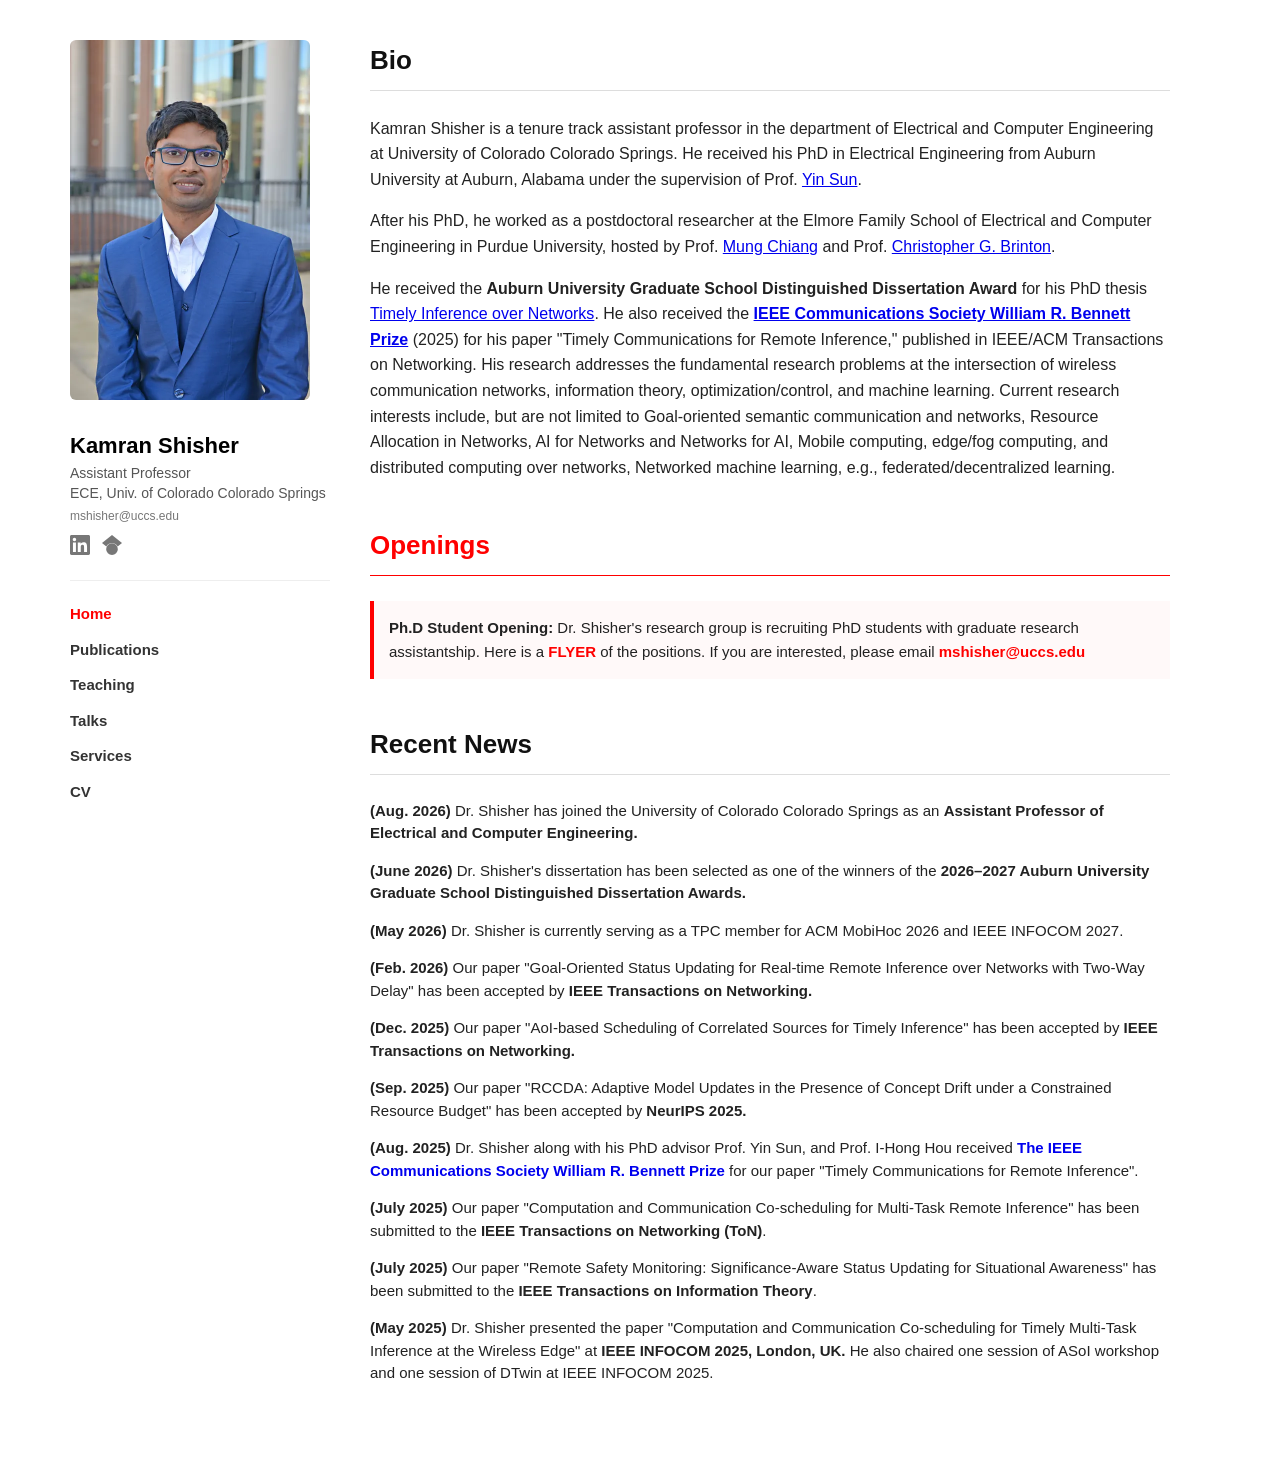
==== index.html @ c0af28fe "Remove Google Scholar sentence from bio The sidebar Scholar icon already links the same profile, so " ====
<!DOCTYPE html>
<html lang="en">
<head>
    <meta charset="UTF-8">
    <meta name="viewport" content="width=device-width, initial-scale=1.0">
    <title>Md Kamran Chowdhury Shisher - Home</title>
    <link rel="stylesheet" href="./style.css">
</head>
<body>

    <div class="wrapper">
    
        <aside class="sidebar">
            <picture>
                <source srcset="./Kamran_Photo.webp" type="image/webp">
                <img class="profile-pic" src="./Kamran_Photo.jpg" alt="Md Kamran Chowdhury Shisher" width="480" height="720">
            </picture>
            <div class="profile-name">Kamran Shisher</div>
            <div class="profile-title">
                Assistant Professor<br>
                ECE, Univ. of Colorado Colorado Springs<br>
                <a class="profile-email" href="mailto:mshisher@uccs.edu">mshisher@uccs.edu</a>
                <div class="profile-social">
                    <a href="https://www.linkedin.com/in/kamranshisher/" target="_blank" rel="noopener noreferrer" aria-label="LinkedIn profile" title="LinkedIn">
                        <svg viewBox="0 0 24 24" aria-hidden="true" focusable="false"><path d="M20.447 20.452h-3.554v-5.569c0-1.328-.027-3.037-1.852-3.037-1.853 0-2.136 1.445-2.136 2.939v5.667H9.351V9h3.414v1.561h.046c.477-.9 1.637-1.85 3.37-1.85 3.601 0 4.267 2.37 4.267 5.455v6.286zM5.337 7.433c-1.144 0-2.063-.926-2.063-2.065 0-1.138.92-2.063 2.063-2.063 1.14 0 2.064.925 2.064 2.063 0 1.139-.925 2.065-2.064 2.065zm1.782 13.019H3.555V9h3.564v11.452zM22.225 0H1.771C.792 0 0 .774 0 1.729v20.542C0 23.227.792 24 1.771 24h20.451C23.2 24 24 23.227 24 22.271V1.729C24 .774 23.2 0 22.222 0h.003z"/></svg>
                    </a>
                    <a href="https://scholar.google.com/citations?user=LKaamzMAAAAJ&hl=en" target="_blank" rel="noopener noreferrer" aria-label="Google Scholar profile" title="Google Scholar">
                        <svg viewBox="0 0 24 24" aria-hidden="true" focusable="false"><path d="M5.242 13.769L0 9.5 12 0l12 9.5-5.242 4.269C17.548 11.249 14.978 9.5 12 9.5c-2.977 0-5.548 1.748-6.758 4.269zM12 10a7 7 0 1 0 0 14 7 7 0 0 0 0-14z"/></svg>
                    </a>
                </div>
            </div>
            
            <ul class="nav-menu">
                <li><a href="./index.html" class="active">Home</a></li>
                <li><a href="./publications.html">Publications</a></li>
                <li><a href="./teaching.html">Teaching</a></li>
                <li><a href="./talk.html">Talks</a></li>
                <li><a href="./services.html">Services</a></li>
                <li><a href="./KamranCV.pdf" target="_blank">CV</a></li>
            </ul>
        </aside>
        
        <main class="content-stream">
            
            <section class="section-block">
                <h2 class="section-heading">Bio</h2>
                <p>Kamran Shisher is a tenure track assistant professor in the department of Electrical and Computer Engineering at University of Colorado Colorado Springs. He received his PhD in Electrical Engineering from Auburn University at Auburn, Alabama under the supervision of Prof. <a href="https://webhome.auburn.edu/~yzs0078/" target="_blank">Yin Sun</a>.</p>
                <p>After his PhD, he worked as a postdoctoral researcher at the Elmore Family School of Electrical and Computer Engineering in Purdue University, hosted by Prof. <a href="https://engineering.purdue.edu/ECE/People/ptProfile?resource_id=171238" target="_blank">Mung Chiang</a> and Prof. <a href="https://www.cbrinton.net" target="_blank">Christopher G. Brinton</a>.</p> 
                <p>He received the <b>Auburn University Graduate School Distinguished Dissertation Award</b> for his PhD thesis <a href="https://etd.auburn.edu/handle/10415/9210" target="_blank">Timely Inference over Networks</a>. He also received the <a href="https://www.comsoc.org/about/awards/paper-awards/ieee-communications-society-william-r-bennett-prize" target="_blank"><b>IEEE Communications Society William R. Bennett Prize</b></a> (2025) for his paper "Timely Communications for Remote Inference," published in IEEE/ACM Transactions on Networking. His research addresses the fundamental research problems at the intersection of wireless communication networks, information theory, optimization/control, and machine learning. Current research interests include, but are not limited to  Goal-oriented semantic communication and networks, Resource Allocation in Networks, AI for Networks and Networks for AI, Mobile computing, edge/fog computing, and distributed computing over networks, Networked machine learning, e.g., federated/decentralized learning. </p>
            </section>

            <section class="section-block">
                <h2 class="section-heading alert">Openings</h2>
                <div class="alert-box">
                    <strong>Ph.D Student Opening:</strong> Dr. Shisher's research group is recruiting PhD students with graduate research assistantship. Here is a <strong><a href="./PhDFlyer.pdf" target="_blank">FLYER</a></strong> of the positions. If you are interested, please email <a href="mailto:mshisher@uccs.edu" style="color: red; font-weight: bold; text-decoration: none;">mshisher@uccs.edu</a>
                </div>
            </section>

            <section class="section-block">
                <h2 class="section-heading">Recent News</h2>
                <ul class="item-list">
                    <li><b>(Aug. 2026)</b> Dr. Shisher has joined the University of Colorado Colorado Springs as an <b>Assistant Professor of Electrical and Computer Engineering.</b></li>
                    <li><b>(June 2026)</b> Dr. Shisher's dissertation has been selected as one of the winners of the <b>2026–2027 Auburn University Graduate School Distinguished Dissertation Awards.</b></li>
                    <li><b>(May 2026)</b> Dr. Shisher is currently serving as a TPC member for ACM MobiHoc 2026 and IEEE INFOCOM 2027.</li>
                    <li><b>(Feb. 2026)</b> Our paper "Goal-Oriented Status Updating for Real-time Remote Inference over Networks with Two-Way Delay" has been accepted by <b>IEEE Transactions on Networking.</b></li>
                    <li><b>(Dec. 2025)</b> Our paper "AoI-based Scheduling of Correlated Sources for Timely Inference" has been accepted by <b>IEEE Transactions on Networking.</b></li>
                    <li><b>(Sep. 2025)</b> Our paper "RCCDA: Adaptive Model Updates in the Presence of Concept Drift under a Constrained Resource Budget" has been accepted by <b>NeurIPS 2025.</b></li>
                    <li><b>(Aug. 2025)</b> Dr. Shisher along with his PhD advisor Prof. Yin Sun, and Prof. I-Hong Hou received <b><a href="https://www.comsoc.org/about/awards/paper-awards/ieee-communications-society-william-r-bennett-prize" style="text-decoration: none" target="_blank">The IEEE Communications Society William R. Bennett Prize</a></b> for our paper "Timely Communications for Remote Inference".</li>
                    <li><b>(July 2025)</b> Our paper "Computation and Communication Co-scheduling for Multi-Task Remote Inference" has been submitted to the <b>IEEE Transactions on Networking (ToN)</b>.</li>
                    <li><b>(July 2025)</b> Our paper "Remote Safety Monitoring: Significance-Aware Status Updating for Situational Awareness" has been submitted to the <b>IEEE Transactions on Information Theory</b>.</li>
                    <li><b>(May 2025)</b> Dr. Shisher presented the paper "Computation and Communication Co-scheduling for Timely Multi-Task Inference at the Wireless Edge" at <b>IEEE INFOCOM 2025, London, UK.</b> He also chaired one session of ASoI workshop and one session of DTwin at IEEE INFOCOM 2025.</li>
                </ul>
            </section>
            
        </main>
        
    </div>

</body>
</html>
---- style.css ----
/* ==========================================================================
   Shared stylesheet for Kamran0153.github.io
   Previously duplicated inline in every page; consolidated here so a change
   lands once instead of five times.
   ========================================================================== */

/* --- Core Resets --- */
body {
    font-family: -apple-system, BlinkMacSystemFont, "Segoe UI", Roboto, Helvetica, Arial, sans-serif;
    line-height: 1.6;
    color: #222;
    margin: 0;
    padding: 0;
    background-color: #ffffff;
}

/* --- Two-Column Primary Page Structure --- */
.wrapper {
    display: flex;
    max-width: 1140px;
    margin: 0 auto;
    padding: 40px 20px;
    gap: 40px;
}

/* --- SIDEBAR (Left Column) --- */
.sidebar {
    width: 260px;
    flex-shrink: 0;
    position: sticky;
    top: 40px;
    height: fit-content;
}

/* <picture> is inline by default, which would leave a descender gap under
   the photo and change how the sidebar centres on mobile. */
.sidebar picture {
    display: block;
}

.profile-pic {
    width: 100%;
    height: auto;
    max-width: 240px;
    border-radius: 6px;
    margin-bottom: 15px;
}

.profile-name {
    font-size: 22px;
    font-weight: 700;
    margin: 10px 0 5px 0;
    line-height: 1.2;
    color: #000;
}

.profile-title {
    font-size: 14px;
    color: #555;
    margin: 0 0 15px 0;
    line-height: 1.4;
}

.profile-email {
    display: block;
    font-size: 12px;
    color: #777;
    margin-top: 5px;
    text-decoration: none;
    word-break: break-all;
}

.profile-email:hover {
    color: red;
    text-decoration: underline;
}

/* --- Profile Social Icons --- */
.profile-social {
    display: flex;
    gap: 12px;
    margin-top: 10px;
}

.profile-social a {
    display: inline-flex;
    color: #777;
    transition: color 0.2s ease;
}

.profile-social a:hover {
    color: red;
}

.profile-social svg {
    width: 20px;
    height: 20px;
    display: block;
    fill: currentColor;
}

/* --- Minimal Stacked Sidebar Links --- */
.nav-menu {
    list-style: none;
    padding: 0;
    margin: 25px 0 0 0;
    border-top: 1px solid #eee;
    padding-top: 20px;
}

.nav-menu li {
    margin-bottom: 10px;
}

.nav-menu a {
    color: #333;
    text-decoration: none;
    font-size: 15px;
    font-weight: 600;
    display: inline-block;
    transition: color 0.2s ease;
}

.nav-menu a:hover {
    color: red;
    text-decoration: underline;
}

.nav-menu a.active {
    color: red;
}

/* --- CONTENT STREAM (Right Column) --- */
.content-stream {
    flex-grow: 1;
    max-width: 800px;
}

h2.section-heading {
    font-size: 26px;
    font-weight: 700;
    margin: 0 0 25px 0;
    padding-bottom: 8px;
    border-bottom: 1px solid #ddd;
    color: #111;
}

h2.section-heading.alert {
    color: red;
    border-bottom: 1px solid red;
}

h3.subsection-heading {
    font-size: 18px;
    font-weight: 700;
    margin: 30px 0 15px 0;
    color: #222;
}

.section-block {
    margin-bottom: 45px;
}

/* --- Notification Banner (home) --- */
.alert-box {
    background-color: #fff9f9;
    border-left: 4px solid red;
    padding: 15px;
    margin: 15px 0;
    font-size: 15px;
}

.alert-box a {
    color: red;
    font-weight: bold;
    text-decoration: none;
}

.alert-box a:hover {
    text-decoration: underline;
}

/* --- Recent News list (home) --- */
.item-list {
    list-style-type: none;
    padding-left: 0;
    margin: 0;
}

.item-list li {
    margin-bottom: 15px;
    font-size: 15px;
    line-height: 1.5;
}

/* --- Publications --- */
.pub-list {
    list-style-type: decimal;
    padding-left: 20px;
    margin: 0;
}

.pub-list li {
    margin-bottom: 18px;
    font-size: 15px;
    line-height: 1.5;
    color: #333;
}

.pub-list li a {
    color: #0056b3;
    text-decoration: none;
    font-weight: 600;
}

.pub-list li a:hover {
    text-decoration: underline;
    color: red;
}

.acceptance-tag {
    color: #c7254e;
    background-color: #f9f2f4;
    padding: 2px 4px;
    font-size: 13px;
    border-radius: 4px;
    font-weight: 600;
}

/* --- Talks --- */
.talks-list {
    list-style-type: decimal;
    padding-left: 20px;
    margin: 0;
}

.talks-list > li {
    margin-bottom: 24px;
    font-size: 15px;
    line-height: 1.5;
    color: #111;
}

.talk-title {
    font-weight: 700;
    font-size: 16px;
    color: #000;
}

.venue-list {
    list-style-type: disc;
    padding-left: 20px;
    margin-top: 6px;
}

.venue-list li {
    font-size: 14px;
    color: #444;
    margin-bottom: 4px;
}

.asset-link {
    color: #0056b3;
    text-decoration: none;
    font-weight: 600;
    font-size: 14px;
}

.asset-link:hover {
    text-decoration: underline;
    color: red;
}

/* --- Teaching --- */
.teaching-list {
    list-style-type: square;
    padding-left: 20px;
    margin: 0;
}

.teaching-list li {
    margin-bottom: 12px;
    font-size: 15px;
    line-height: 1.5;
    color: #333;
}

.sub-list {
    list-style-type: circle;
    padding-left: 20px;
    margin-top: 5px;
}

.sub-list li {
    font-size: 14px;
    color: #555;
    margin-bottom: 4px;
}

/* --- Services --- */
.service-list {
    list-style-type: square;
    padding-left: 20px;
    margin: 0;
}

.service-list li {
    margin-bottom: 8px;
    font-size: 15px;
    line-height: 1.5;
    color: #333;
}

.service-list a {
    color: #0056b3;
    text-decoration: none;
    font-weight: 600;
}

.service-list a:hover {
    text-decoration: underline;
    color: red;
}

/* --- Handheld Responsiveness Breakpoint --- */
@media (max-width: 820px) {
    .wrapper {
        flex-direction: column;
        padding: 20px;
    }
    .sidebar {
        width: 100%;
        position: relative;
        top: 0;
        text-align: center;
        align-items: center;
        display: flex;
        flex-direction: column;
    }
    .nav-menu {
        display: flex;
        flex-wrap: wrap;
        justify-content: center;
        gap: 15px;
        width: 100%;
        padding-bottom: 15px;
        border-bottom: 1px solid #eee;
    }
    .nav-menu li {
        margin-bottom: 0;
    }
    .profile-social {
        justify-content: center;
    }
}
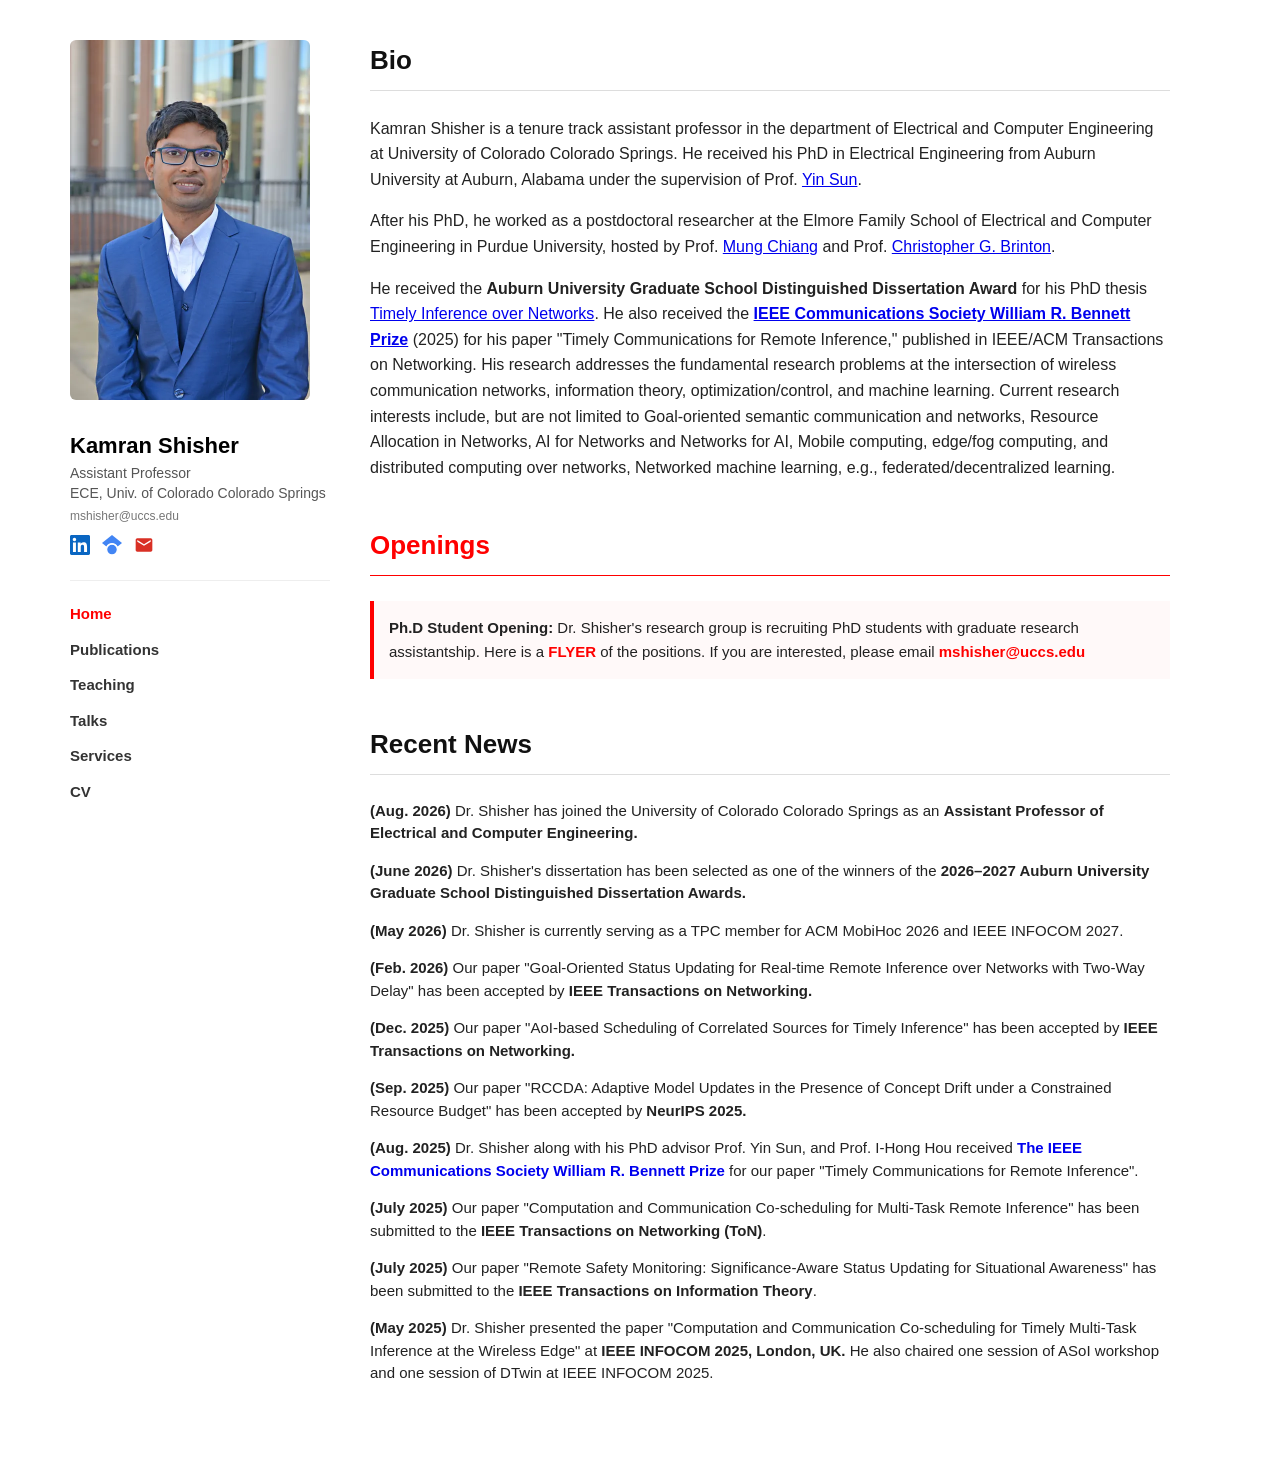
==== commit 19654792: "Add email icon and give the social icons brand colours - Third icon: email (envelope), linking mailt" ====
--- a/index.html
+++ b/index.html
@@ -21,11 +21,14 @@
                 ECE, Univ. of Colorado Colorado Springs<br>
                 <a class="profile-email" href="mailto:mshisher@uccs.edu">mshisher@uccs.edu</a>
                 <div class="profile-social">
-                    <a href="https://www.linkedin.com/in/kamranshisher/" target="_blank" rel="noopener noreferrer" aria-label="LinkedIn profile" title="LinkedIn">
+                    <a href="https://www.linkedin.com/in/kamranshisher/" target="_blank" rel="noopener noreferrer" class="icon-linkedin" aria-label="LinkedIn profile" title="LinkedIn">
                         <svg viewBox="0 0 24 24" aria-hidden="true" focusable="false"><path d="M20.447 20.452h-3.554v-5.569c0-1.328-.027-3.037-1.852-3.037-1.853 0-2.136 1.445-2.136 2.939v5.667H9.351V9h3.414v1.561h.046c.477-.9 1.637-1.85 3.37-1.85 3.601 0 4.267 2.37 4.267 5.455v6.286zM5.337 7.433c-1.144 0-2.063-.926-2.063-2.065 0-1.138.92-2.063 2.063-2.063 1.14 0 2.064.925 2.064 2.063 0 1.139-.925 2.065-2.064 2.065zm1.782 13.019H3.555V9h3.564v11.452zM22.225 0H1.771C.792 0 0 .774 0 1.729v20.542C0 23.227.792 24 1.771 24h20.451C23.2 24 24 23.227 24 22.271V1.729C24 .774 23.2 0 22.222 0h.003z"/></svg>
                     </a>
-                    <a href="https://scholar.google.com/citations?user=LKaamzMAAAAJ&hl=en" target="_blank" rel="noopener noreferrer" aria-label="Google Scholar profile" title="Google Scholar">
-                        <svg viewBox="0 0 24 24" aria-hidden="true" focusable="false"><path d="M5.242 13.769L0 9.5 12 0l12 9.5-5.242 4.269C17.548 11.249 14.978 9.5 12 9.5c-2.977 0-5.548 1.748-6.758 4.269zM12 10a7 7 0 1 0 0 14 7 7 0 0 0 0-14z"/></svg>
+                    <a href="https://scholar.google.com/citations?user=LKaamzMAAAAJ&hl=en" target="_blank" rel="noopener noreferrer" class="icon-scholar" aria-label="Google Scholar profile" title="Google Scholar">
+                        <svg viewBox="0 0 24 24" aria-hidden="true" focusable="false"><path d="M5.242 13.769L0 9.5 12 0l12 9.5-5.242 4.269C17.548 11.249 14.978 9.5 12 9.5c-2.977 0-5.548 1.748-6.758 4.269z"/><circle cx="12" cy="17.5" r="6.5" stroke="#fff" stroke-width="1.6"/></svg>
+                    </a>
+                    <a href="mailto:mshisher@uccs.edu" class="icon-email" aria-label="Email Kamran Shisher" title="Email">
+                        <svg viewBox="0 0 24 24" aria-hidden="true" focusable="false"><path d="M20 4H4c-1.1 0-1.99.9-1.99 2L2 18c0 1.1.9 2 2 2h16c1.1 0 2-.9 2-2V6c0-1.1-.9-2-2-2zm0 4l-8 5-8-5V6l8 5 8-5v2z"/></svg>
                     </a>
                 </div>
             </div>
--- a/style.css
+++ b/style.css
@@ -84,12 +84,17 @@
 
 .profile-social a {
     display: inline-flex;
-    color: #777;
-    transition: color 0.2s ease;
-}
-
+    transition: opacity 0.2s ease;
+}
+
+/* Brand colours; the SVGs paint with currentColor. */
+.profile-social .icon-linkedin { color: #0A66C2; }
+.profile-social .icon-scholar  { color: #4285F4; }
+.profile-social .icon-email    { color: #D93025; }
+
+/* Icons are already coloured, so hover dims rather than recolours. */
 .profile-social a:hover {
-    color: red;
+    opacity: 0.7;
 }
 
 .profile-social svg {
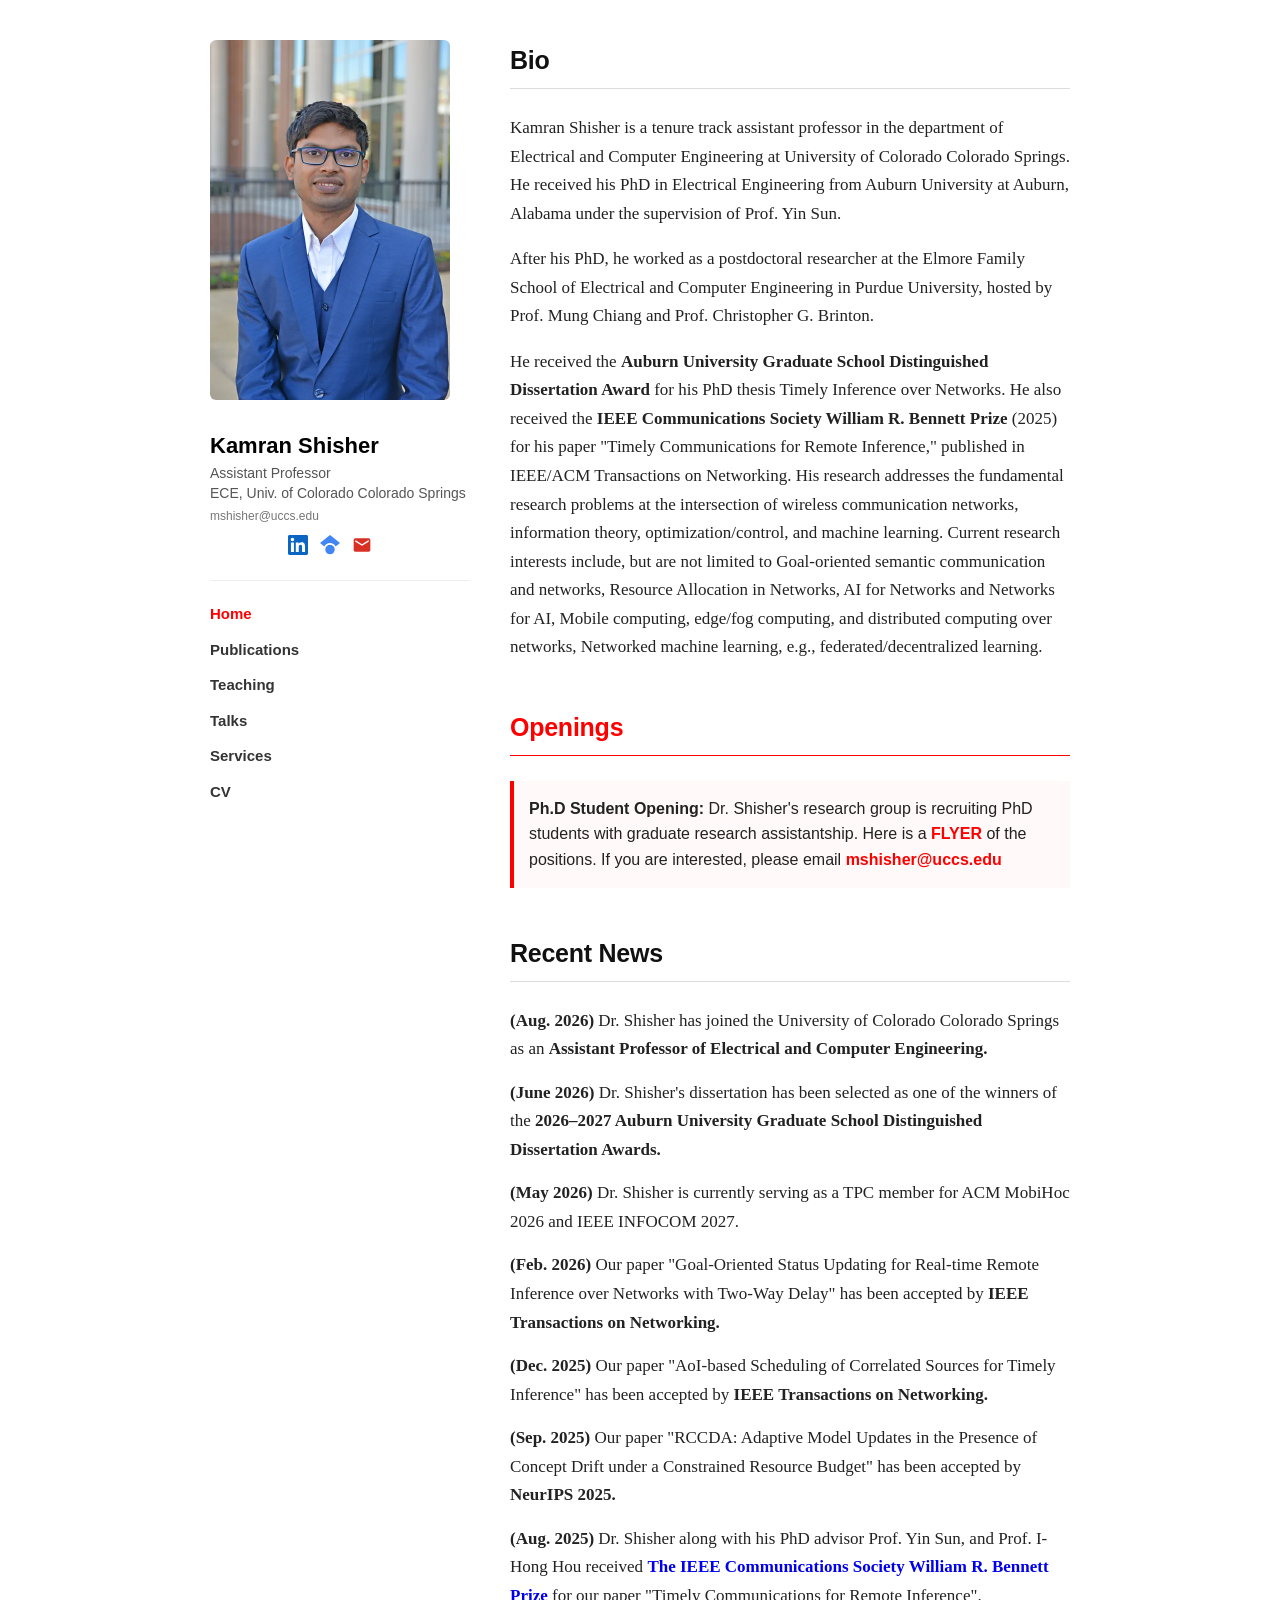
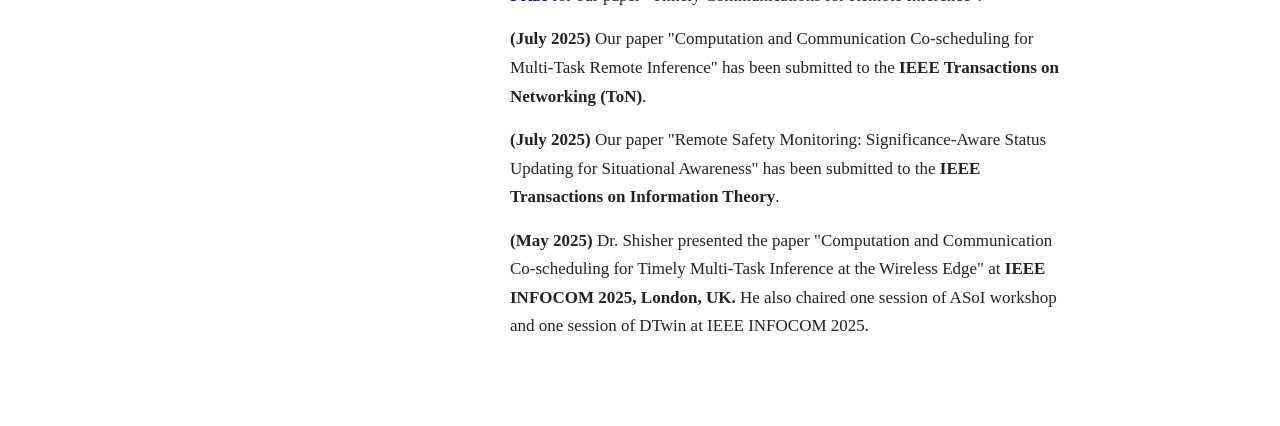
==== commit 4a83bac4: "Remove all links from the Bio section Unwrapped the five anchors (Yin Sun, Mung Chiang, Christopher " ====
--- a/index.html
+++ b/index.html
@@ -47,9 +47,9 @@
             
             <section class="section-block">
                 <h2 class="section-heading">Bio</h2>
-                <p>Kamran Shisher is a tenure track assistant professor in the department of Electrical and Computer Engineering at University of Colorado Colorado Springs. He received his PhD in Electrical Engineering from Auburn University at Auburn, Alabama under the supervision of Prof. <a href="https://webhome.auburn.edu/~yzs0078/" target="_blank">Yin Sun</a>.</p>
-                <p>After his PhD, he worked as a postdoctoral researcher at the Elmore Family School of Electrical and Computer Engineering in Purdue University, hosted by Prof. <a href="https://engineering.purdue.edu/ECE/People/ptProfile?resource_id=171238" target="_blank">Mung Chiang</a> and Prof. <a href="https://www.cbrinton.net" target="_blank">Christopher G. Brinton</a>.</p> 
-                <p>He received the <b>Auburn University Graduate School Distinguished Dissertation Award</b> for his PhD thesis <a href="https://etd.auburn.edu/handle/10415/9210" target="_blank">Timely Inference over Networks</a>. He also received the <a href="https://www.comsoc.org/about/awards/paper-awards/ieee-communications-society-william-r-bennett-prize" target="_blank"><b>IEEE Communications Society William R. Bennett Prize</b></a> (2025) for his paper "Timely Communications for Remote Inference," published in IEEE/ACM Transactions on Networking. His research addresses the fundamental research problems at the intersection of wireless communication networks, information theory, optimization/control, and machine learning. Current research interests include, but are not limited to  Goal-oriented semantic communication and networks, Resource Allocation in Networks, AI for Networks and Networks for AI, Mobile computing, edge/fog computing, and distributed computing over networks, Networked machine learning, e.g., federated/decentralized learning. </p>
+                <p>Kamran Shisher is a tenure track assistant professor in the department of Electrical and Computer Engineering at University of Colorado Colorado Springs. He received his PhD in Electrical Engineering from Auburn University at Auburn, Alabama under the supervision of Prof. Yin Sun.</p>
+                <p>After his PhD, he worked as a postdoctoral researcher at the Elmore Family School of Electrical and Computer Engineering in Purdue University, hosted by Prof. Mung Chiang and Prof. Christopher G. Brinton.</p> 
+                <p>He received the <b>Auburn University Graduate School Distinguished Dissertation Award</b> for his PhD thesis Timely Inference over Networks. He also received the <b>IEEE Communications Society William R. Bennett Prize</b> (2025) for his paper "Timely Communications for Remote Inference," published in IEEE/ACM Transactions on Networking. His research addresses the fundamental research problems at the intersection of wireless communication networks, information theory, optimization/control, and machine learning. Current research interests include, but are not limited to  Goal-oriented semantic communication and networks, Resource Allocation in Networks, AI for Networks and Networks for AI, Mobile computing, edge/fog computing, and distributed computing over networks, Networked machine learning, e.g., federated/decentralized learning. </p>
             </section>
 
             <section class="section-block">
--- a/style.css
+++ b/style.css
@@ -4,20 +4,50 @@
    lands once instead of five times.
    ========================================================================== */
 
+/* Sans drives the interface (sidebar, nav, headings); serif carries the
+   reading text in the content column. */
+:root {
+    --font-sans: -apple-system, BlinkMacSystemFont, "Segoe UI", Roboto, Helvetica, Arial, sans-serif;
+    --font-serif: ui-serif, Georgia, "Times New Roman", serif;
+}
+
 /* --- Core Resets --- */
+/* Without this, max-width sizes the content box and padding is added on
+   top, so .wrapper rendered 40px wider than its declared max-width. */
+*,
+*::before,
+*::after {
+    box-sizing: border-box;
+}
+
 body {
-    font-family: -apple-system, BlinkMacSystemFont, "Segoe UI", Roboto, Helvetica, Arial, sans-serif;
+    font-family: var(--font-sans);
     line-height: 1.6;
     color: #222;
     margin: 0;
     padding: 0;
     background-color: #ffffff;
+}
+
+/* --- Reading text -------------------------------------------------------
+   The column was 800px wide, which ran the bio to ~105 characters per
+   line, well past the 45-75 range where the eye reliably finds the next
+   line. Measured in em rather than ch: Georgia's "0" is a narrow
+   old-style figure, so 68ch rendered ~88 characters, not 68.
+   ------------------------------------------------------------------------ */
+.content-stream p,
+.content-stream li {
+    font-family: var(--font-serif);
+    font-size: 17px;
+    line-height: 1.68;
 }
 
 /* --- Two-Column Primary Page Structure --- */
 .wrapper {
     display: flex;
-    max-width: 1140px;
+    /* 260 sidebar + 40 gap + 560 column + 2x20 padding. Sized to fit its
+       children exactly so no slack collects on one side. */
+    max-width: 900px;
     margin: 0 auto;
     padding: 40px 20px;
     gap: 40px;
@@ -76,10 +106,14 @@
 }
 
 /* --- Profile Social Icons --- */
+/* max-width matches .profile-pic so the row centres on the photo's
+   axis rather than the wider sidebar's. */
 .profile-social {
     display: flex;
+    justify-content: center;
     gap: 12px;
     margin-top: 10px;
+    max-width: 240px;
 }
 
 .profile-social a {
@@ -136,14 +170,23 @@
 }
 
 /* --- CONTENT STREAM (Right Column) --- */
+/* 560px keeps the reading line near 70 characters. The heading rules and
+   the prose share this one width, so nothing overhangs. */
 .content-stream {
     flex-grow: 1;
-    max-width: 800px;
+    max-width: 560px;
+    /* Flex items default to min-width:auto and will not shrink below their
+       min-content width. Guards against a long unbreakable string (a bare
+       URL in a publication entry, say) widening the column on small
+       screens. */
+    min-width: 0;
 }
 
 h2.section-heading {
-    font-size: 26px;
+    font-family: var(--font-sans);
+    font-size: 25px;
     font-weight: 700;
+    letter-spacing: -0.01em;
     margin: 0 0 25px 0;
     padding-bottom: 8px;
     border-bottom: 1px solid #ddd;
@@ -156,6 +199,7 @@
 }
 
 h3.subsection-heading {
+    font-family: var(--font-sans);
     font-size: 18px;
     font-weight: 700;
     margin: 30px 0 15px 0;
@@ -172,7 +216,7 @@
     border-left: 4px solid red;
     padding: 15px;
     margin: 15px 0;
-    font-size: 15px;
+    font-size: 16px;
 }
 
 .alert-box a {
@@ -194,8 +238,6 @@
 
 .item-list li {
     margin-bottom: 15px;
-    font-size: 15px;
-    line-height: 1.5;
 }
 
 /* --- Publications --- */
@@ -207,8 +249,6 @@
 
 .pub-list li {
     margin-bottom: 18px;
-    font-size: 15px;
-    line-height: 1.5;
     color: #333;
 }
 
@@ -241,14 +281,12 @@
 
 .talks-list > li {
     margin-bottom: 24px;
-    font-size: 15px;
-    line-height: 1.5;
     color: #111;
 }
 
 .talk-title {
     font-weight: 700;
-    font-size: 16px;
+    font-size: 17px;
     color: #000;
 }
 
@@ -259,7 +297,7 @@
 }
 
 .venue-list li {
-    font-size: 14px;
+    font-size: 15px;
     color: #444;
     margin-bottom: 4px;
 }
@@ -268,7 +306,7 @@
     color: #0056b3;
     text-decoration: none;
     font-weight: 600;
-    font-size: 14px;
+    font-size: 15px;
 }
 
 .asset-link:hover {
@@ -285,8 +323,6 @@
 
 .teaching-list li {
     margin-bottom: 12px;
-    font-size: 15px;
-    line-height: 1.5;
     color: #333;
 }
 
@@ -297,7 +333,7 @@
 }
 
 .sub-list li {
-    font-size: 14px;
+    font-size: 15px;
     color: #555;
     margin-bottom: 4px;
 }
@@ -311,8 +347,6 @@
 
 .service-list li {
     margin-bottom: 8px;
-    font-size: 15px;
-    line-height: 1.5;
     color: #333;
 }
 
@@ -354,7 +388,9 @@
     .nav-menu li {
         margin-bottom: 0;
     }
+    /* The 240px cap exists to align with the photo in the desktop
+       sidebar; here it would shift the row off-centre. */
     .profile-social {
-        justify-content: center;
-    }
-}
+        max-width: none;
+    }
+}
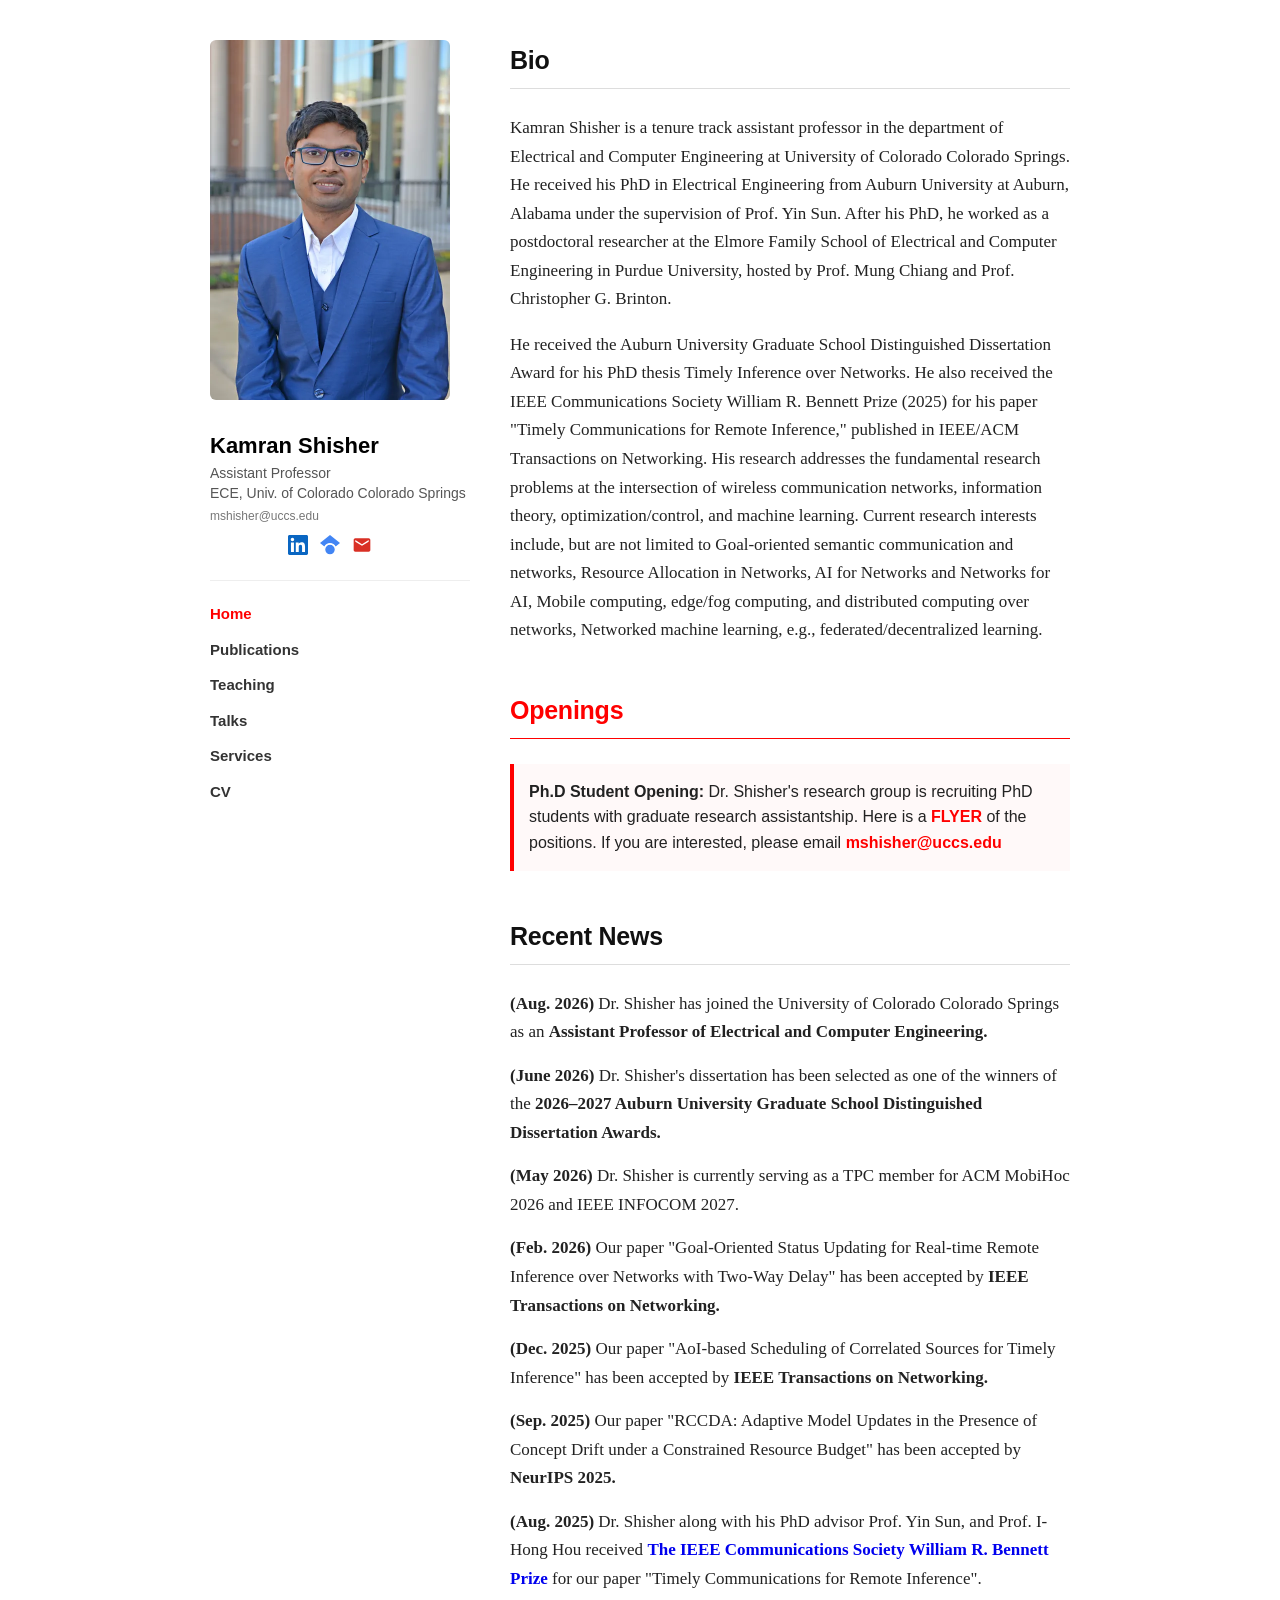
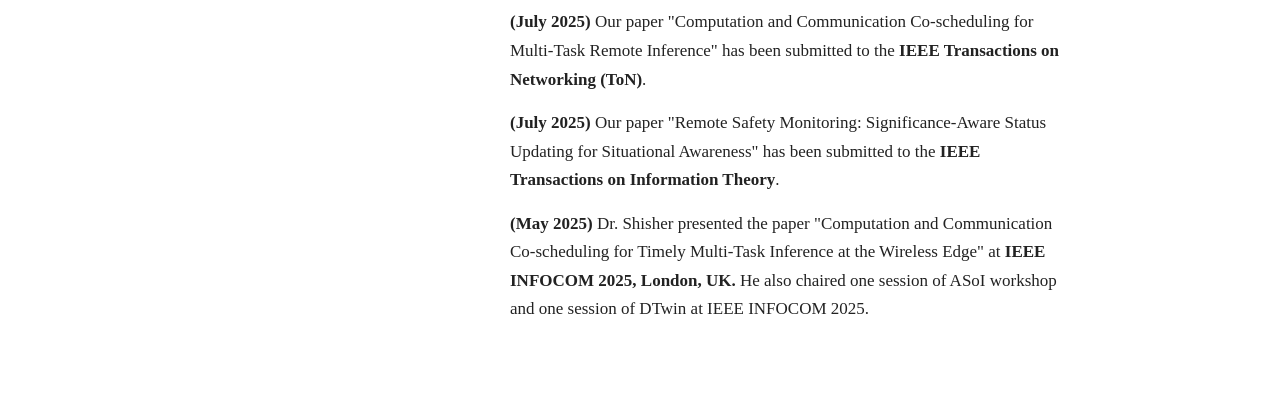
==== commit aab89249: "Bio: drop bold emphasis and merge the postdoc sentence into paragraph 1 The postdoc sentence now clo" ====
--- a/index.html
+++ b/index.html
@@ -47,9 +47,8 @@
             
             <section class="section-block">
                 <h2 class="section-heading">Bio</h2>
-                <p>Kamran Shisher is a tenure track assistant professor in the department of Electrical and Computer Engineering at University of Colorado Colorado Springs. He received his PhD in Electrical Engineering from Auburn University at Auburn, Alabama under the supervision of Prof. Yin Sun.</p>
-                <p>After his PhD, he worked as a postdoctoral researcher at the Elmore Family School of Electrical and Computer Engineering in Purdue University, hosted by Prof. Mung Chiang and Prof. Christopher G. Brinton.</p> 
-                <p>He received the <b>Auburn University Graduate School Distinguished Dissertation Award</b> for his PhD thesis Timely Inference over Networks. He also received the <b>IEEE Communications Society William R. Bennett Prize</b> (2025) for his paper "Timely Communications for Remote Inference," published in IEEE/ACM Transactions on Networking. His research addresses the fundamental research problems at the intersection of wireless communication networks, information theory, optimization/control, and machine learning. Current research interests include, but are not limited to  Goal-oriented semantic communication and networks, Resource Allocation in Networks, AI for Networks and Networks for AI, Mobile computing, edge/fog computing, and distributed computing over networks, Networked machine learning, e.g., federated/decentralized learning. </p>
+                <p>Kamran Shisher is a tenure track assistant professor in the department of Electrical and Computer Engineering at University of Colorado Colorado Springs. He received his PhD in Electrical Engineering from Auburn University at Auburn, Alabama under the supervision of Prof. Yin Sun. After his PhD, he worked as a postdoctoral researcher at the Elmore Family School of Electrical and Computer Engineering in Purdue University, hosted by Prof. Mung Chiang and Prof. Christopher G. Brinton.</p>
+                <p>He received the Auburn University Graduate School Distinguished Dissertation Award for his PhD thesis Timely Inference over Networks. He also received the IEEE Communications Society William R. Bennett Prize (2025) for his paper "Timely Communications for Remote Inference," published in IEEE/ACM Transactions on Networking. His research addresses the fundamental research problems at the intersection of wireless communication networks, information theory, optimization/control, and machine learning. Current research interests include, but are not limited to  Goal-oriented semantic communication and networks, Resource Allocation in Networks, AI for Networks and Networks for AI, Mobile computing, edge/fog computing, and distributed computing over networks, Networked machine learning, e.g., federated/decentralized learning. </p>
             </section>
 
             <section class="section-block">
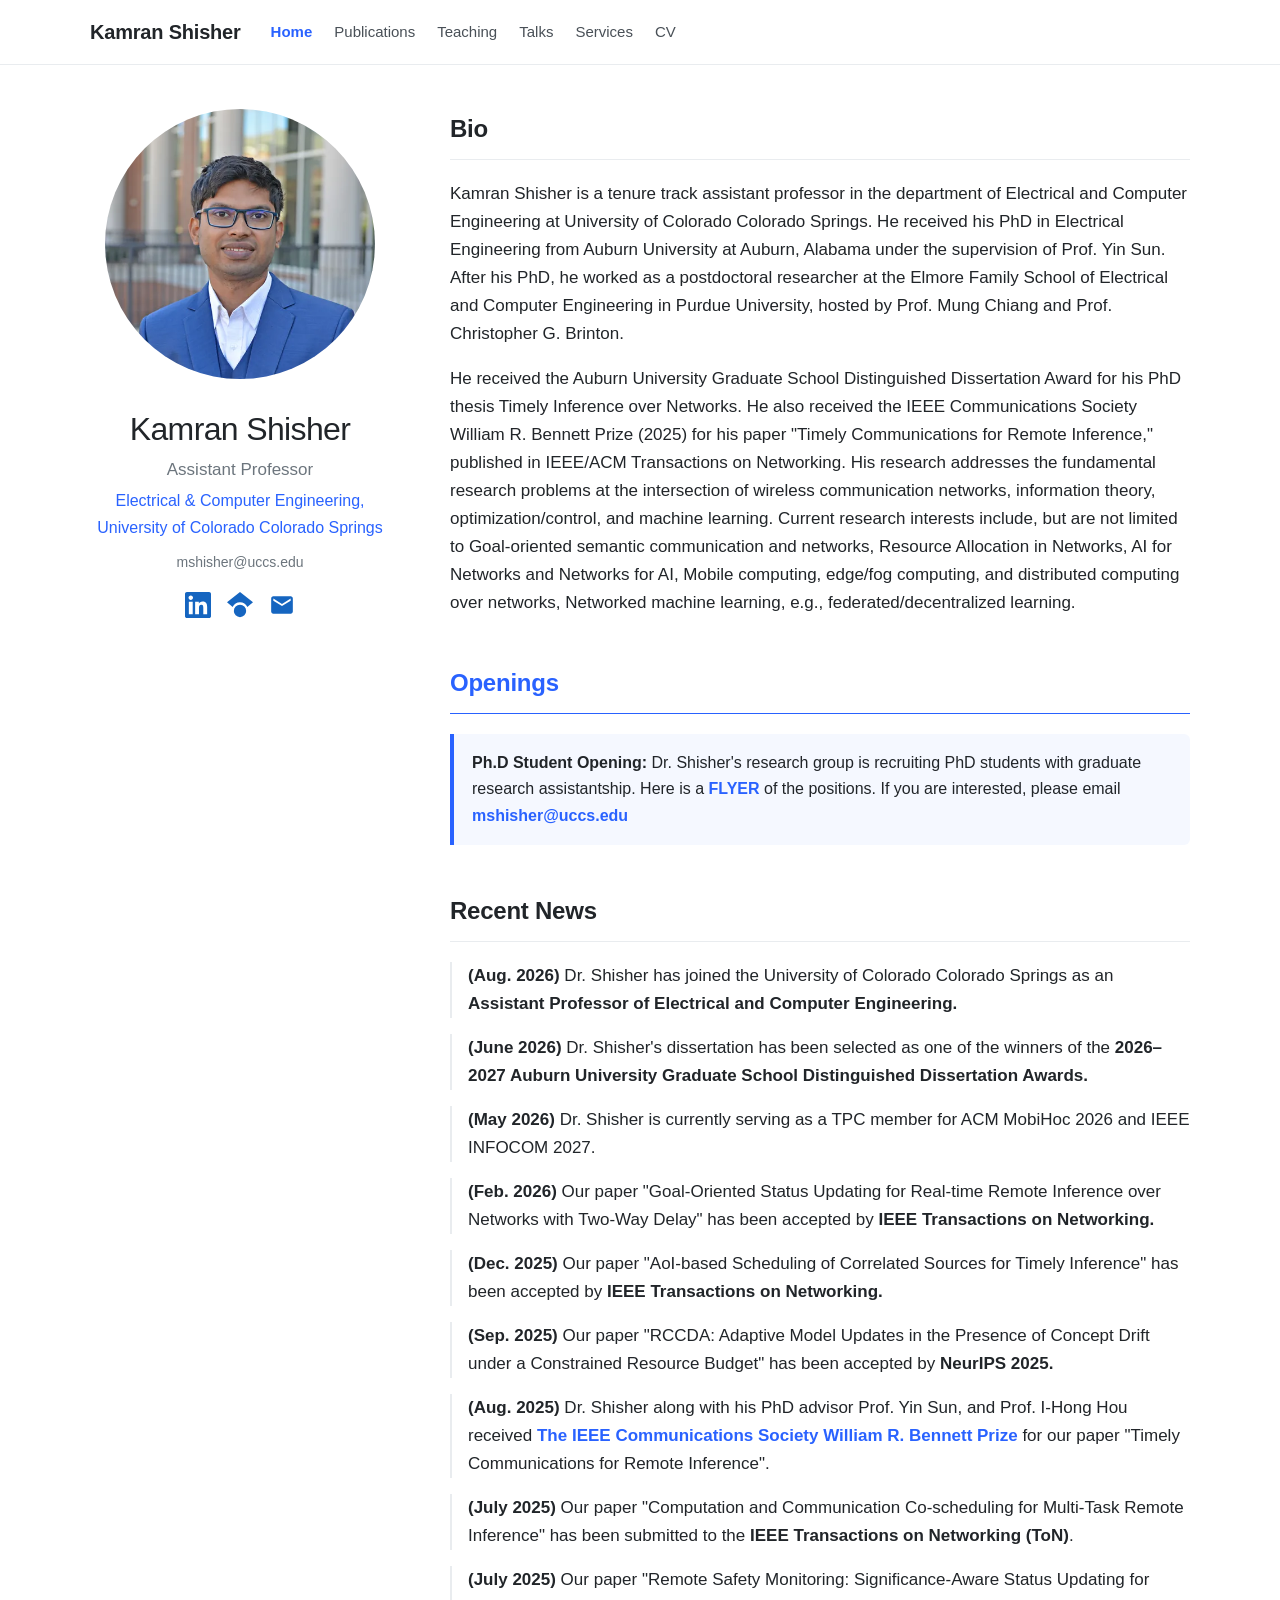
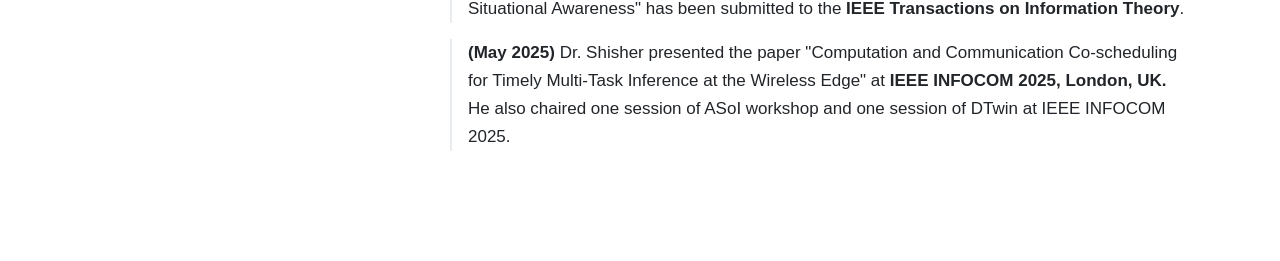
==== commit 266f0307: "Restyle site after shiqiang.wang: top navbar, circular photo, blue accent - Navigation moves from th" ====
--- a/index.html
+++ b/index.html
@@ -8,6 +8,21 @@
 </head>
 <body>
 
+    <header class="site-nav">
+        <div class="nav-inner">
+            <a class="brand" href="./index.html">Kamran Shisher</a>
+            <nav>
+                <a href="./index.html" class="active">Home</a>
+                <a href="./publications.html">Publications</a>
+                <a href="./teaching.html">Teaching</a>
+                <a href="./talk.html">Talks</a>
+                <a href="./services.html">Services</a>
+                <a href="./KamranCV.pdf" target="_blank">CV</a>
+            </nav>
+        </div>
+    </header>
+
+
     <div class="wrapper">
     
         <aside class="sidebar">
@@ -16,11 +31,10 @@
                 <img class="profile-pic" src="./Kamran_Photo.jpg" alt="Md Kamran Chowdhury Shisher" width="480" height="720">
             </picture>
             <div class="profile-name">Kamran Shisher</div>
-            <div class="profile-title">
-                Assistant Professor<br>
-                ECE, Univ. of Colorado Colorado Springs<br>
-                <a class="profile-email" href="mailto:mshisher@uccs.edu">mshisher@uccs.edu</a>
-                <div class="profile-social">
+            <div class="profile-title">Assistant Professor</div>
+            <div class="profile-affiliation">Electrical &amp; Computer Engineering,<br>University of Colorado Colorado Springs</div>
+            <a class="profile-email" href="mailto:mshisher@uccs.edu">mshisher@uccs.edu</a>
+            <div class="profile-social">
                     <a href="https://www.linkedin.com/in/kamranshisher/" target="_blank" rel="noopener noreferrer" class="icon-linkedin" aria-label="LinkedIn profile" title="LinkedIn">
                         <svg viewBox="0 0 24 24" aria-hidden="true" focusable="false"><path d="M20.447 20.452h-3.554v-5.569c0-1.328-.027-3.037-1.852-3.037-1.853 0-2.136 1.445-2.136 2.939v5.667H9.351V9h3.414v1.561h.046c.477-.9 1.637-1.85 3.37-1.85 3.601 0 4.267 2.37 4.267 5.455v6.286zM5.337 7.433c-1.144 0-2.063-.926-2.063-2.065 0-1.138.92-2.063 2.063-2.063 1.14 0 2.064.925 2.064 2.063 0 1.139-.925 2.065-2.064 2.065zm1.782 13.019H3.555V9h3.564v11.452zM22.225 0H1.771C.792 0 0 .774 0 1.729v20.542C0 23.227.792 24 1.771 24h20.451C23.2 24 24 23.227 24 22.271V1.729C24 .774 23.2 0 22.222 0h.003z"/></svg>
                     </a>
@@ -30,17 +44,7 @@
                     <a href="mailto:mshisher@uccs.edu" class="icon-email" aria-label="Email Kamran Shisher" title="Email">
                         <svg viewBox="0 0 24 24" aria-hidden="true" focusable="false"><path d="M20 4H4c-1.1 0-1.99.9-1.99 2L2 18c0 1.1.9 2 2 2h16c1.1 0 2-.9 2-2V6c0-1.1-.9-2-2-2zm0 4l-8 5-8-5V6l8 5 8-5v2z"/></svg>
                     </a>
-                </div>
             </div>
-            
-            <ul class="nav-menu">
-                <li><a href="./index.html" class="active">Home</a></li>
-                <li><a href="./publications.html">Publications</a></li>
-                <li><a href="./teaching.html">Teaching</a></li>
-                <li><a href="./talk.html">Talks</a></li>
-                <li><a href="./services.html">Services</a></li>
-                <li><a href="./KamranCV.pdf" target="_blank">CV</a></li>
-            </ul>
         </aside>
         
         <main class="content-stream">
@@ -54,7 +58,7 @@
             <section class="section-block">
                 <h2 class="section-heading alert">Openings</h2>
                 <div class="alert-box">
-                    <strong>Ph.D Student Opening:</strong> Dr. Shisher's research group is recruiting PhD students with graduate research assistantship. Here is a <strong><a href="./PhDFlyer.pdf" target="_blank">FLYER</a></strong> of the positions. If you are interested, please email <a href="mailto:mshisher@uccs.edu" style="color: red; font-weight: bold; text-decoration: none;">mshisher@uccs.edu</a>
+                    <strong>Ph.D Student Opening:</strong> Dr. Shisher's research group is recruiting PhD students with graduate research assistantship. Here is a <strong><a href="./PhDFlyer.pdf" target="_blank">FLYER</a></strong> of the positions. If you are interested, please email <a href="mailto:mshisher@uccs.edu">mshisher@uccs.edu</a>
                 </div>
             </section>
 
--- a/style.css
+++ b/style.css
@@ -1,19 +1,17 @@
 /* ==========================================================================
    Shared stylesheet for Kamran0153.github.io
-   Previously duplicated inline in every page; consolidated here so a change
-   lands once instead of five times.
+   Layout: horizontal top navbar, centred identity column, blue accent.
    ========================================================================== */
 
-/* Sans drives the interface (sidebar, nav, headings); serif carries the
-   reading text in the content column. */
 :root {
     --font-sans: -apple-system, BlinkMacSystemFont, "Segoe UI", Roboto, Helvetica, Arial, sans-serif;
-    --font-serif: ui-serif, Georgia, "Times New Roman", serif;
-}
-
-/* --- Core Resets --- */
-/* Without this, max-width sizes the content box and padding is added on
-   top, so .wrapper rendered 40px wider than its declared max-width. */
+    --accent: #2962ff;          /* links, active nav */
+    --accent-deep: #1565c0;     /* social icons */
+    --text: #212529;
+    --muted: #6c757d;
+    --border: #e9ecef;
+}
+
 *,
 *::before,
 *::after {
@@ -22,206 +20,237 @@
 
 body {
     font-family: var(--font-sans);
-    line-height: 1.6;
-    color: #222;
+    font-size: 17px;
+    line-height: 1.65;
+    color: var(--text);
     margin: 0;
     padding: 0;
     background-color: #ffffff;
-}
-
-/* --- Reading text -------------------------------------------------------
-   The column was 800px wide, which ran the bio to ~105 characters per
-   line, well past the 45-75 range where the eye reliably finds the next
-   line. Measured in em rather than ch: Georgia's "0" is a narrow
-   old-style figure, so 68ch rendered ~88 characters, not 68.
-   ------------------------------------------------------------------------ */
-.content-stream p,
-.content-stream li {
-    font-family: var(--font-serif);
-    font-size: 17px;
-    line-height: 1.68;
-}
-
-/* --- Two-Column Primary Page Structure --- */
+    -webkit-font-smoothing: antialiased;
+}
+
+/* --- Top navigation bar --- */
+.site-nav {
+    position: sticky;
+    top: 0;
+    z-index: 20;
+    background: rgba(255, 255, 255, 0.94);
+    backdrop-filter: saturate(180%) blur(8px);
+    border-bottom: 1px solid var(--border);
+}
+
+.nav-inner {
+    max-width: 1140px;
+    margin: 0 auto;
+    padding: 0 20px;
+    min-height: 64px;
+    display: flex;
+    align-items: center;
+    flex-wrap: wrap;
+    gap: 10px 30px;
+}
+
+.brand {
+    font-size: 20px;
+    font-weight: 700;
+    color: var(--text);
+    text-decoration: none;
+    letter-spacing: -0.01em;
+    white-space: nowrap;
+}
+
+.brand:hover {
+    color: var(--accent);
+}
+
+.site-nav nav {
+    display: flex;
+    flex-wrap: wrap;
+    gap: 8px 22px;
+}
+
+.site-nav nav a {
+    font-size: 15px;
+    font-weight: 500;
+    color: #495057;
+    text-decoration: none;
+    padding: 4px 0;
+    transition: color 0.15s ease;
+}
+
+.site-nav nav a:hover {
+    color: var(--accent);
+}
+
+.site-nav nav a.active {
+    color: var(--accent);
+    font-weight: 600;
+}
+
+/* --- Page shell --- */
 .wrapper {
+    max-width: 1140px;
+    margin: 0 auto;
+    padding: 44px 20px 64px;
     display: flex;
-    /* 260 sidebar + 40 gap + 560 column + 2x20 padding. Sized to fit its
-       children exactly so no slack collects on one side. */
-    max-width: 900px;
+    gap: 60px;
+    align-items: flex-start;
+}
+
+/* Interior pages carry no identity column; centre their single column. */
+.wrapper-single .content-stream {
+    max-width: 820px;
     margin: 0 auto;
-    padding: 40px 20px;
-    gap: 40px;
-}
-
-/* --- SIDEBAR (Left Column) --- */
+}
+
+/* --- Identity column --- */
 .sidebar {
-    width: 260px;
+    width: 300px;
     flex-shrink: 0;
+    text-align: center;
     position: sticky;
-    top: 40px;
-    height: fit-content;
-}
-
-/* <picture> is inline by default, which would leave a descender gap under
-   the photo and change how the sidebar centres on mobile. */
+    top: 100px;
+}
+
 .sidebar picture {
     display: block;
 }
 
 .profile-pic {
     width: 100%;
+    max-width: 270px;
+    /* The img carries width/height attributes, which map to presentational
+       height. aspect-ratio only applies when height is auto, so without
+       this the circle renders as an ellipse. */
     height: auto;
-    max-width: 240px;
-    border-radius: 6px;
-    margin-bottom: 15px;
+    aspect-ratio: 1 / 1;
+    object-fit: cover;
+    /* Source photo is 2:3 portrait; bias the square crop upward so the
+       circle frames the face rather than the centre of the torso. */
+    object-position: 50% 16%;
+    border-radius: 50%;
+    margin: 0 auto 22px;
 }
 
 .profile-name {
-    font-size: 22px;
-    font-weight: 700;
-    margin: 10px 0 5px 0;
+    font-size: 32px;
+    font-weight: 400;
     line-height: 1.2;
-    color: #000;
+    color: var(--text);
+    margin: 0 0 8px;
+    letter-spacing: -0.02em;
 }
 
 .profile-title {
+    font-size: 17px;
+    color: var(--muted);
+    margin: 0 0 4px;
+}
+
+.profile-affiliation {
+    font-size: 16px;
+    color: var(--accent);
+    margin: 0;
+}
+
+.profile-email {
+    display: inline-block;
     font-size: 14px;
-    color: #555;
-    margin: 0 0 15px 0;
-    line-height: 1.4;
-}
-
-.profile-email {
-    display: block;
-    font-size: 12px;
-    color: #777;
-    margin-top: 5px;
-    text-decoration: none;
-    word-break: break-all;
+    color: var(--muted);
+    margin-top: 10px;
+    text-decoration: none;
+    word-break: break-word;
 }
 
 .profile-email:hover {
-    color: red;
-    text-decoration: underline;
-}
-
-/* --- Profile Social Icons --- */
-/* max-width matches .profile-pic so the row centres on the photo's
-   axis rather than the wider sidebar's. */
+    color: var(--accent);
+}
+
+/* --- Social icons --- */
 .profile-social {
     display: flex;
     justify-content: center;
-    gap: 12px;
-    margin-top: 10px;
-    max-width: 240px;
+    gap: 16px;
+    margin-top: 16px;
 }
 
 .profile-social a {
     display: inline-flex;
-    transition: opacity 0.2s ease;
-}
-
-/* Brand colours; the SVGs paint with currentColor. */
-.profile-social .icon-linkedin { color: #0A66C2; }
-.profile-social .icon-scholar  { color: #4285F4; }
-.profile-social .icon-email    { color: #D93025; }
-
-/* Icons are already coloured, so hover dims rather than recolours. */
+    color: var(--accent-deep);
+    transition: opacity 0.15s ease;
+}
+
 .profile-social a:hover {
-    opacity: 0.7;
+    opacity: 0.65;
 }
 
 .profile-social svg {
-    width: 20px;
-    height: 20px;
+    width: 26px;
+    height: 26px;
     display: block;
     fill: currentColor;
 }
 
-/* --- Minimal Stacked Sidebar Links --- */
-.nav-menu {
-    list-style: none;
-    padding: 0;
-    margin: 25px 0 0 0;
-    border-top: 1px solid #eee;
-    padding-top: 20px;
-}
-
-.nav-menu li {
-    margin-bottom: 10px;
-}
-
-.nav-menu a {
-    color: #333;
-    text-decoration: none;
-    font-size: 15px;
-    font-weight: 600;
-    display: inline-block;
-    transition: color 0.2s ease;
-}
-
-.nav-menu a:hover {
-    color: red;
+/* --- Content column --- */
+.content-stream {
+    flex: 1;
+    min-width: 0;
+}
+
+.content-stream p,
+.content-stream li {
+    font-size: 17px;
+    line-height: 1.65;
+}
+
+.content-stream a {
+    color: var(--accent);
+    text-decoration: none;
+}
+
+.content-stream a:hover {
     text-decoration: underline;
 }
 
-.nav-menu a.active {
-    color: red;
-}
-
-/* --- CONTENT STREAM (Right Column) --- */
-/* 560px keeps the reading line near 70 characters. The heading rules and
-   the prose share this one width, so nothing overhangs. */
-.content-stream {
-    flex-grow: 1;
-    max-width: 560px;
-    /* Flex items default to min-width:auto and will not shrink below their
-       min-content width. Guards against a long unbreakable string (a bare
-       URL in a publication entry, say) widening the column on small
-       screens. */
-    min-width: 0;
-}
-
 h2.section-heading {
-    font-family: var(--font-sans);
-    font-size: 25px;
+    font-size: 24px;
     font-weight: 700;
     letter-spacing: -0.01em;
-    margin: 0 0 25px 0;
-    padding-bottom: 8px;
-    border-bottom: 1px solid #ddd;
-    color: #111;
+    color: var(--text);
+    margin: 0 0 20px;
+    padding-bottom: 10px;
+    border-bottom: 1px solid var(--border);
 }
 
 h2.section-heading.alert {
-    color: red;
-    border-bottom: 1px solid red;
+    color: var(--accent);
+    border-bottom-color: var(--accent);
 }
 
 h3.subsection-heading {
-    font-family: var(--font-sans);
     font-size: 18px;
-    font-weight: 700;
-    margin: 30px 0 15px 0;
-    color: #222;
+    font-weight: 600;
+    color: var(--text);
+    margin: 30px 0 14px;
 }
 
 .section-block {
-    margin-bottom: 45px;
-}
-
-/* --- Notification Banner (home) --- */
+    margin-bottom: 46px;
+}
+
+/* --- Callout --- */
 .alert-box {
-    background-color: #fff9f9;
-    border-left: 4px solid red;
-    padding: 15px;
-    margin: 15px 0;
+    background-color: #f5f8ff;
+    border-left: 4px solid var(--accent);
+    border-radius: 0 6px 6px 0;
+    padding: 16px 18px;
+    margin: 16px 0;
     font-size: 16px;
 }
 
 .alert-box a {
-    color: red;
-    font-weight: bold;
+    color: var(--accent);
+    font-weight: 600;
     text-decoration: none;
 }
 
@@ -229,7 +258,7 @@
     text-decoration: underline;
 }
 
-/* --- Recent News list (home) --- */
+/* --- Recent News --- */
 .item-list {
     list-style-type: none;
     padding-left: 0;
@@ -237,36 +266,30 @@
 }
 
 .item-list li {
-    margin-bottom: 15px;
+    margin-bottom: 16px;
+    padding-left: 16px;
+    border-left: 2px solid var(--border);
 }
 
 /* --- Publications --- */
 .pub-list {
     list-style-type: decimal;
-    padding-left: 20px;
+    padding-left: 22px;
     margin: 0;
 }
 
 .pub-list li {
     margin-bottom: 18px;
-    color: #333;
 }
 
 .pub-list li a {
-    color: #0056b3;
-    text-decoration: none;
-    font-weight: 600;
-}
-
-.pub-list li a:hover {
-    text-decoration: underline;
-    color: red;
+    font-weight: 600;
 }
 
 .acceptance-tag {
-    color: #c7254e;
-    background-color: #f9f2f4;
-    padding: 2px 4px;
+    color: #b3266b;
+    background-color: #fdf2f7;
+    padding: 2px 6px;
     font-size: 13px;
     border-radius: 4px;
     font-weight: 600;
@@ -275,19 +298,18 @@
 /* --- Talks --- */
 .talks-list {
     list-style-type: decimal;
-    padding-left: 20px;
+    padding-left: 22px;
     margin: 0;
 }
 
 .talks-list > li {
     margin-bottom: 24px;
-    color: #111;
 }
 
 .talk-title {
-    font-weight: 700;
+    font-weight: 600;
     font-size: 17px;
-    color: #000;
+    color: var(--text);
 }
 
 .venue-list {
@@ -298,32 +320,24 @@
 
 .venue-list li {
     font-size: 15px;
-    color: #444;
+    color: var(--muted);
     margin-bottom: 4px;
 }
 
 .asset-link {
-    color: #0056b3;
-    text-decoration: none;
     font-weight: 600;
     font-size: 15px;
-}
-
-.asset-link:hover {
-    text-decoration: underline;
-    color: red;
 }
 
 /* --- Teaching --- */
 .teaching-list {
     list-style-type: square;
-    padding-left: 20px;
+    padding-left: 22px;
     margin: 0;
 }
 
 .teaching-list li {
     margin-bottom: 12px;
-    color: #333;
 }
 
 .sub-list {
@@ -334,63 +348,42 @@
 
 .sub-list li {
     font-size: 15px;
-    color: #555;
+    color: var(--muted);
     margin-bottom: 4px;
 }
 
 /* --- Services --- */
 .service-list {
     list-style-type: square;
-    padding-left: 20px;
+    padding-left: 22px;
     margin: 0;
 }
 
 .service-list li {
     margin-bottom: 8px;
-    color: #333;
 }
 
 .service-list a {
-    color: #0056b3;
-    text-decoration: none;
-    font-weight: 600;
-}
-
-.service-list a:hover {
-    text-decoration: underline;
-    color: red;
-}
-
-/* --- Handheld Responsiveness Breakpoint --- */
-@media (max-width: 820px) {
+    font-weight: 600;
+}
+
+/* --- Narrow screens --- */
+@media (max-width: 880px) {
+    .nav-inner {
+        padding: 10px 20px;
+        gap: 6px 18px;
+    }
     .wrapper {
         flex-direction: column;
-        padding: 20px;
+        gap: 34px;
+        padding: 30px 20px 50px;
     }
     .sidebar {
         width: 100%;
         position: relative;
         top: 0;
-        text-align: center;
-        align-items: center;
-        display: flex;
-        flex-direction: column;
     }
-    .nav-menu {
-        display: flex;
-        flex-wrap: wrap;
-        justify-content: center;
-        gap: 15px;
-        width: 100%;
-        padding-bottom: 15px;
-        border-bottom: 1px solid #eee;
+    .profile-pic {
+        max-width: 200px;
     }
-    .nav-menu li {
-        margin-bottom: 0;
-    }
-    /* The 240px cap exists to align with the photo in the desktop
-       sidebar; here it would shift the row off-centre. */
-    .profile-social {
-        max-width: none;
-    }
-}
+}
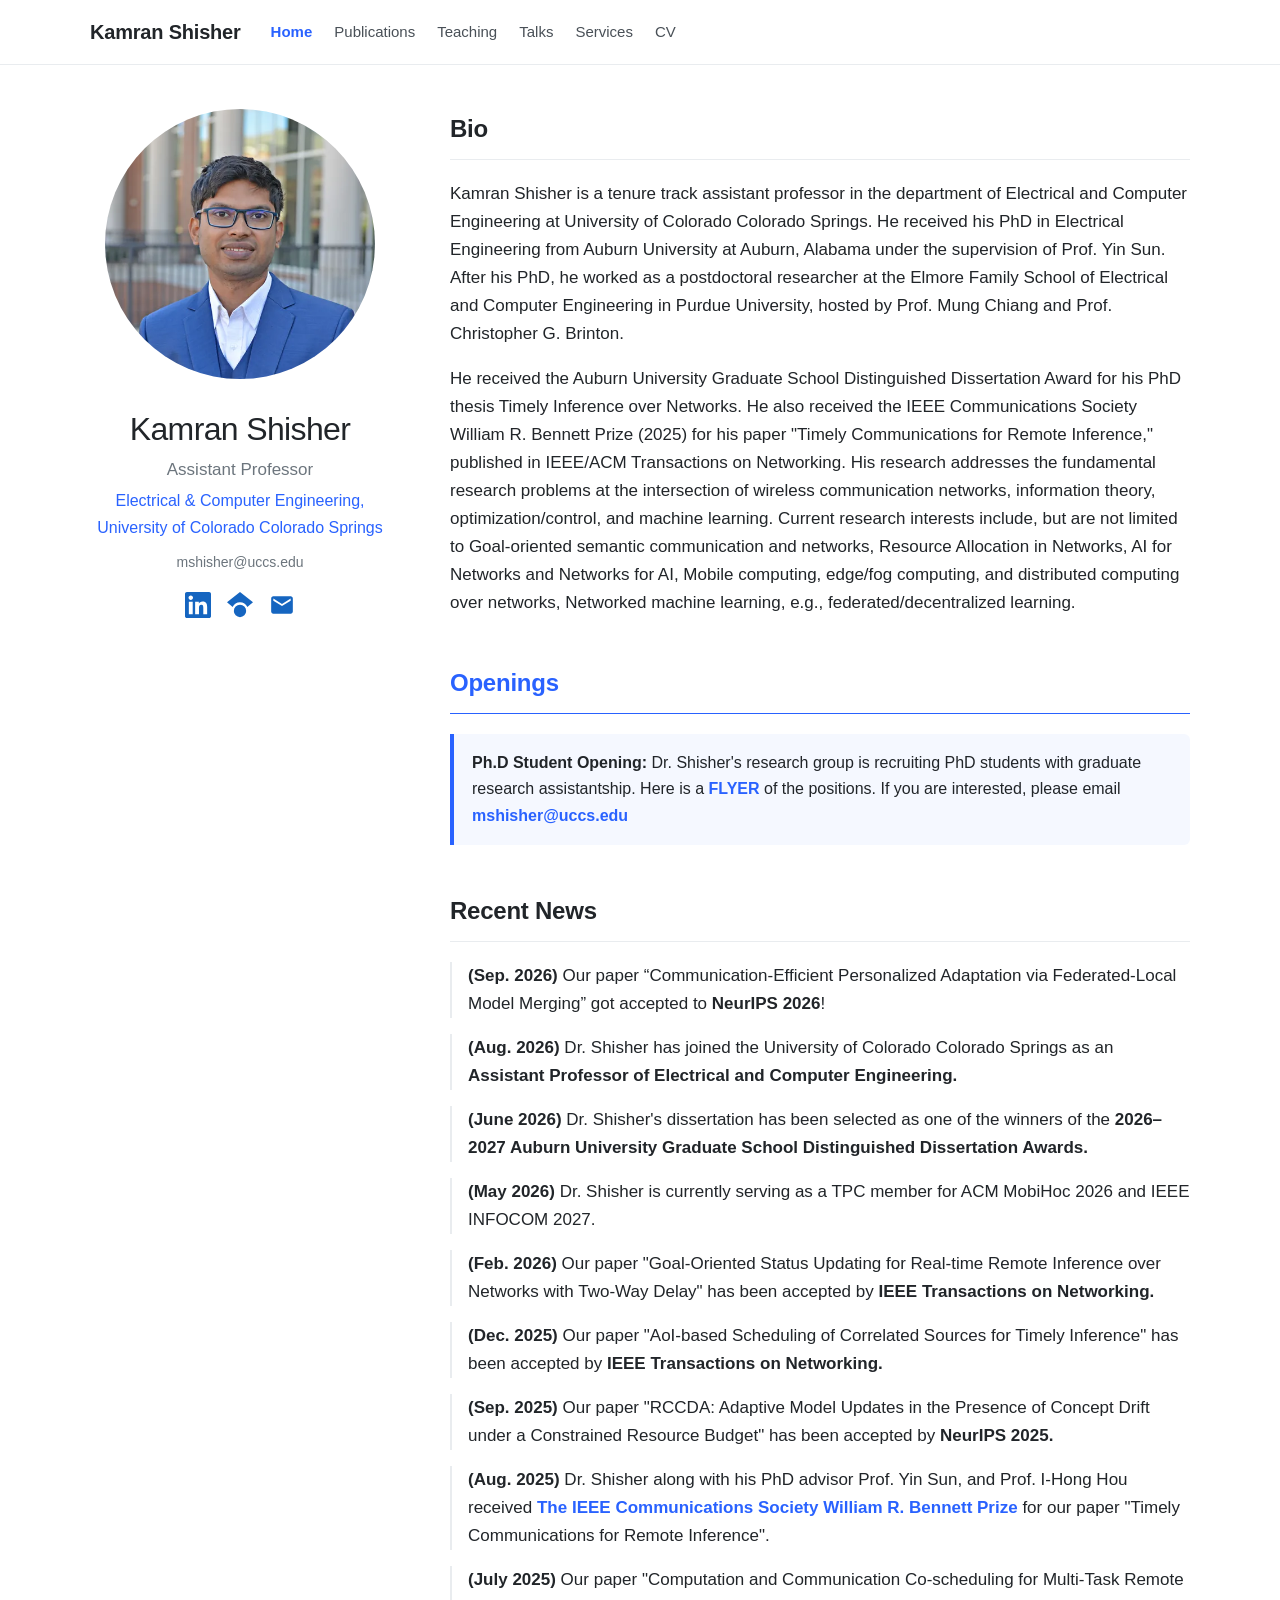
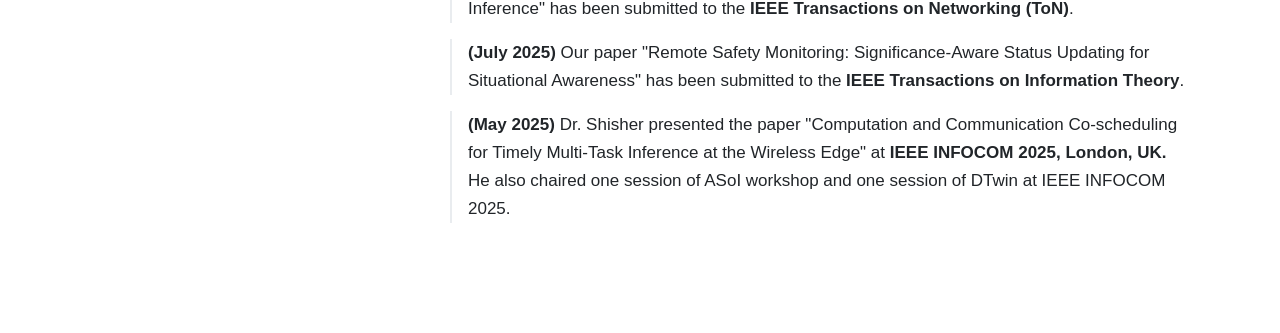
==== commit 46461e3b: "Update website" ====
--- a/index.html
+++ b/index.html
@@ -65,6 +65,7 @@
             <section class="section-block">
                 <h2 class="section-heading">Recent News</h2>
                 <ul class="item-list">
+                    <li><b>(Sep. 2026)</b> Our paper “Communication-Efficient Personalized Adaptation via Federated-Local Model Merging” got accepted to <b>NeurIPS 2026</b>!</li>
                     <li><b>(Aug. 2026)</b> Dr. Shisher has joined the University of Colorado Colorado Springs as an <b>Assistant Professor of Electrical and Computer Engineering.</b></li>
                     <li><b>(June 2026)</b> Dr. Shisher's dissertation has been selected as one of the winners of the <b>2026–2027 Auburn University Graduate School Distinguished Dissertation Awards.</b></li>
                     <li><b>(May 2026)</b> Dr. Shisher is currently serving as a TPC member for ACM MobiHoc 2026 and IEEE INFOCOM 2027.</li>
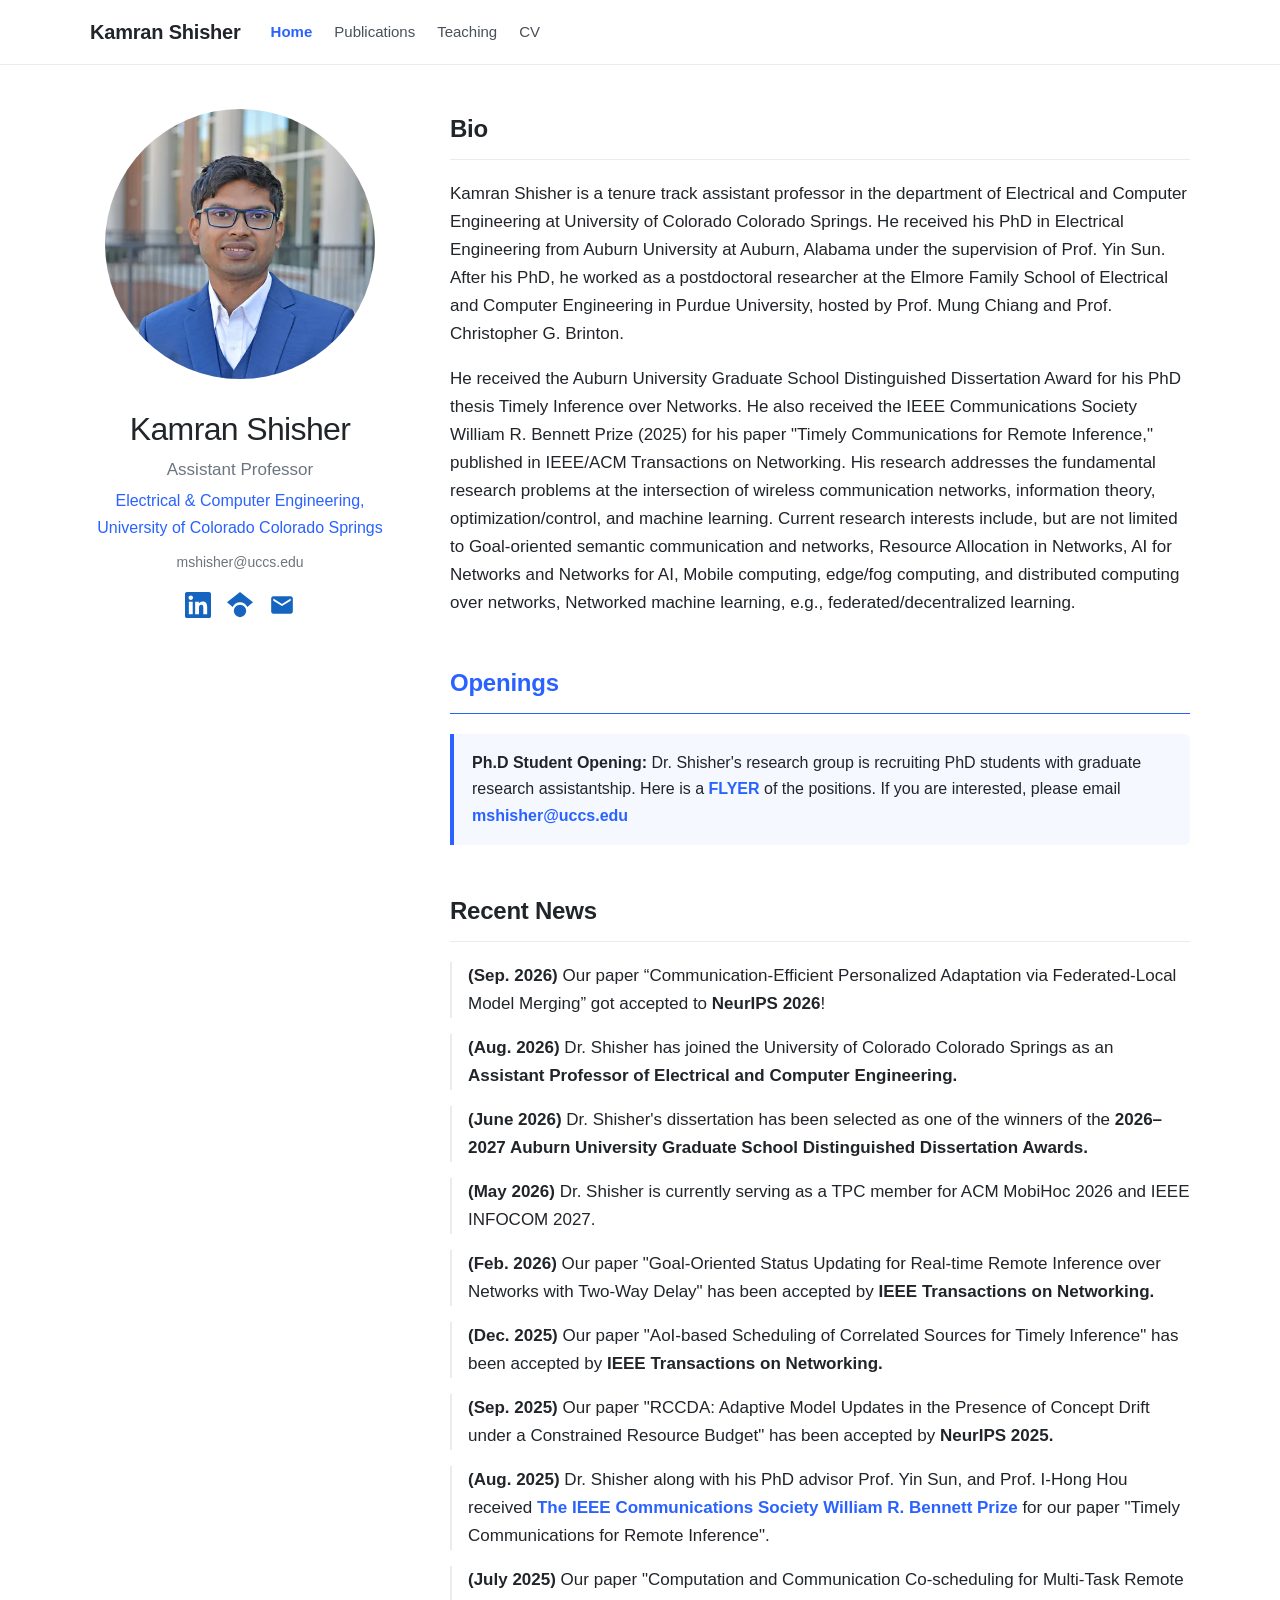
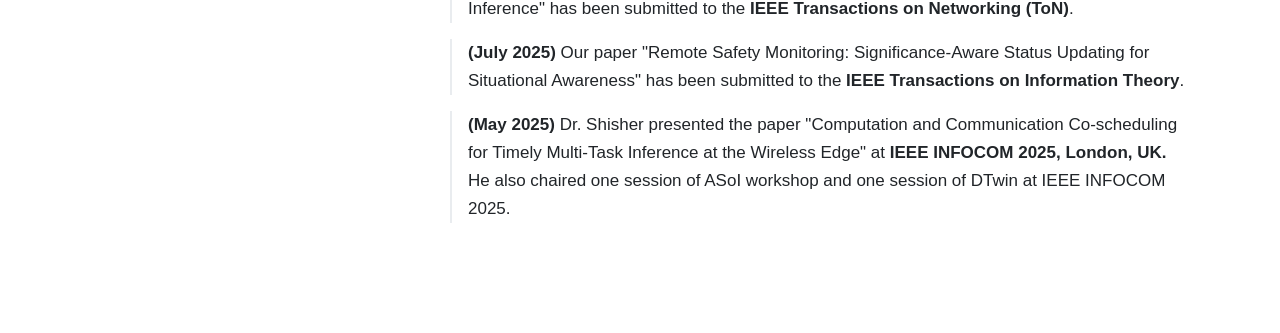
==== commit 0fb51211: "update index" ====
--- a/index.html
+++ b/index.html
@@ -15,8 +15,6 @@
                 <a href="./index.html" class="active">Home</a>
                 <a href="./publications.html">Publications</a>
                 <a href="./teaching.html">Teaching</a>
-                <a href="./talk.html">Talks</a>
-                <a href="./services.html">Services</a>
                 <a href="./KamranCV.pdf" target="_blank">CV</a>
             </nav>
         </div>
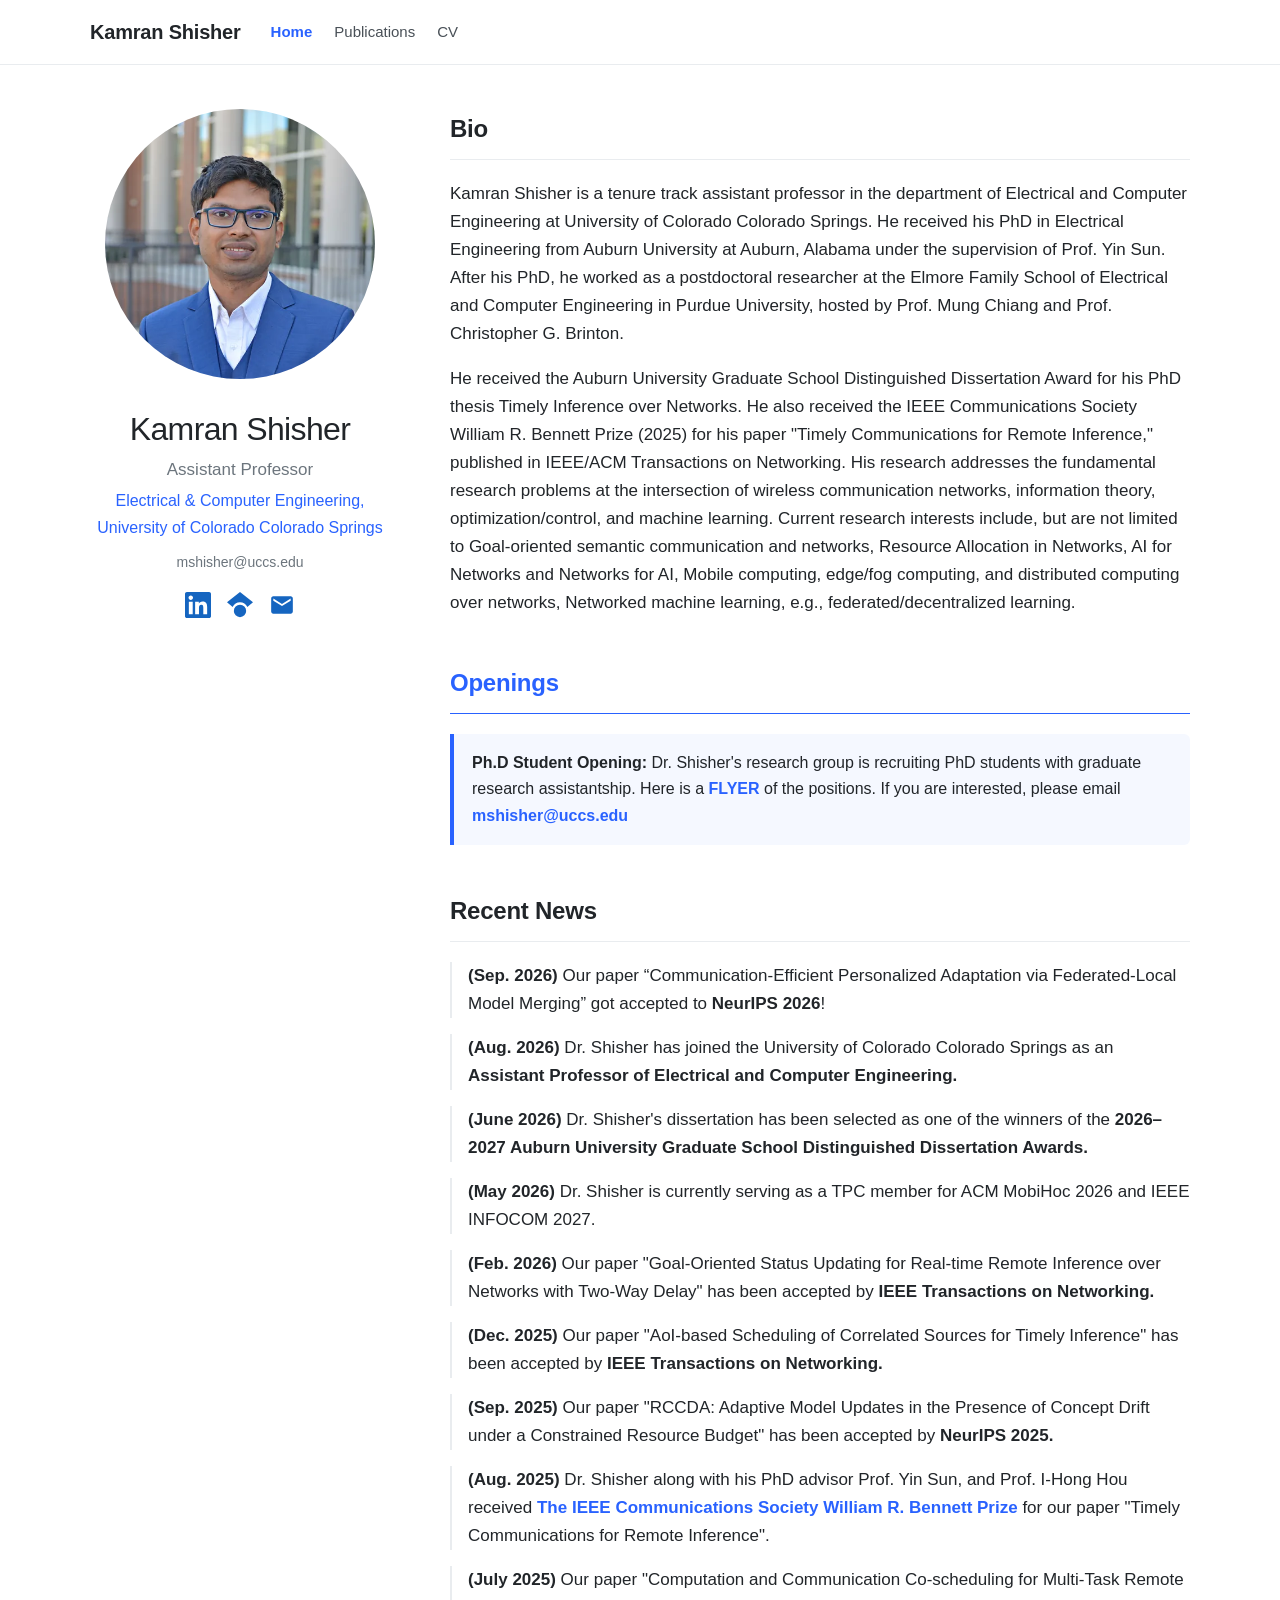
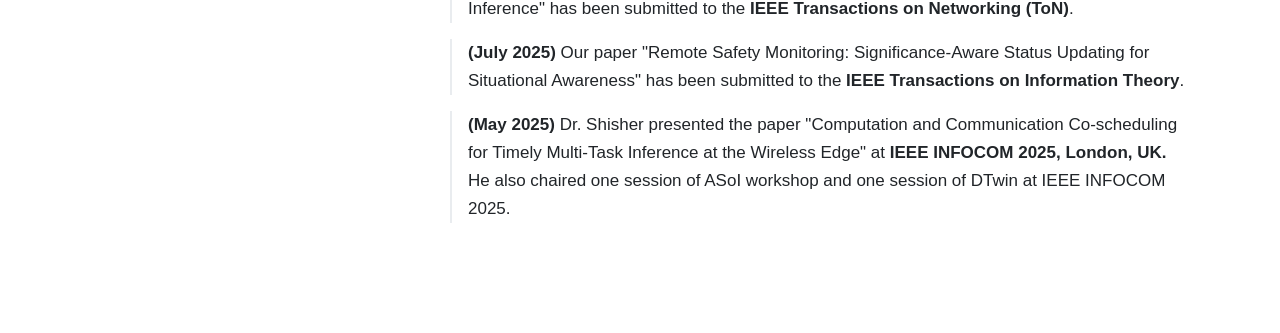
==== commit e473b9ee: "update webpage" ====
--- a/index.html
+++ b/index.html
@@ -14,7 +14,6 @@
             <nav>
                 <a href="./index.html" class="active">Home</a>
                 <a href="./publications.html">Publications</a>
-                <a href="./teaching.html">Teaching</a>
                 <a href="./KamranCV.pdf" target="_blank">CV</a>
             </nav>
         </div>
